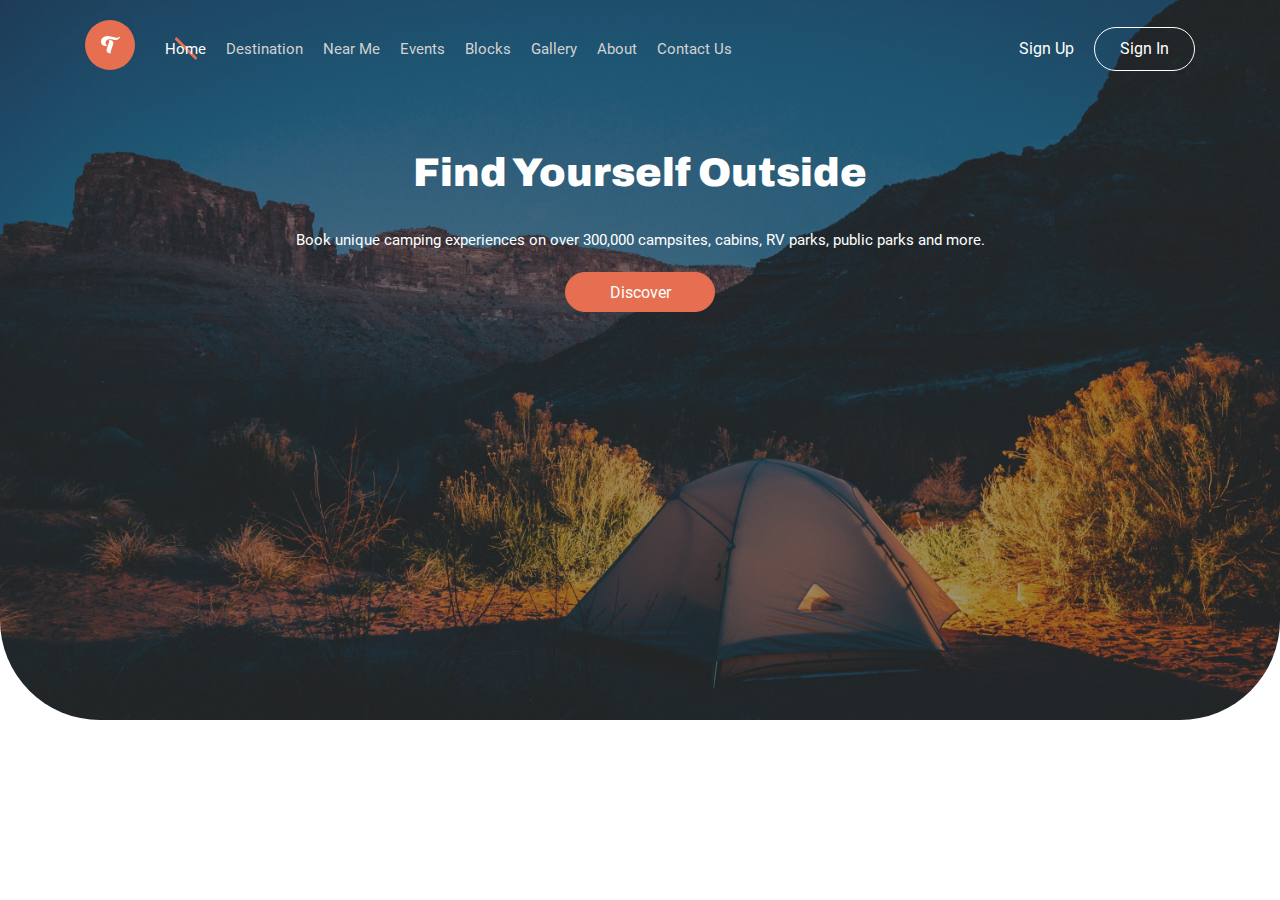
==== code/index.html @ f2dc80c5 "init" ====
<!DOCTYPE html>
<html lang="en">

<head>
    <meta charset="UTF-8">
    <meta name="viewport" content="width=device-width, initial-scale=1.0">
    <link rel="icon" type="image/png" href="/images/svgs/logo.svg">
    <!-- css links -->
    <link rel="stylesheet" href="./style/reset.css">
    <link rel="stylesheet" href="./style/font.css">
    <link rel="stylesheet" href="./style/grid.css">
    <link rel="stylesheet" href="./style/style.css">
    <link rel="stylesheet" href="./style/responsive.css">

    <title>Camping Web</title>
</head>

<body>
    <header class="header">
        <div class="container">
            <nav class="nav">
                <div class="nav-wrapper">
                    <a href="#" class="nav-logo">
                        <img src="/images/svgs/logo.svg" alt="logo" class="nav-logo__img">
                    </a>

                    <ul class="menu">
                        <li class="menu__item">
                            <a href="#" class="menu__link menu__link--active">Home</a>
                        </li>
                        <li class="menu__item">
                            <a href="#" class="menu__link">Destination</a>
                        </li>
                        <li class="menu__item">
                            <a href="#" class="menu__link">Near Me</a>
                        </li>
                        <li class="menu__item">
                            <a href="#" class="menu__link">Events</a>
                        </li>
                        <li class="menu__item">
                            <a href="#" class="menu__link">Blocks</a>
                        </li>
                        <li class="menu__item">
                            <a href="#" class="menu__link">Gallery</a>
                        </li>
                        <li class="menu__item">
                            <a href="#" class="menu__link">About</a>
                        </li>
                        <li class="menu__item">
                            <a href="#" class="menu__link">Contact Us</a>
                        </li>
                    </ul>
                </div>

                <div class="nav-menu">
                    <ul class="mobile-menu">
                        <li class="mobile-menu__item">
                            <a href="#" class="mobile-menu__link">Home</a>
                        </li>
                        <li class="mobile-menu__item">
                            <a href="#" class="mobile-menu__link">Destination</a>
                        </li>
                        <li class="mobile-menu__item">
                            <a href="#" class="mobile-menu__link">Near Me</a>
                        </li>
                        <li class="mobile-menu__item">
                            <a href="#" class="mobile-menu__link">Events</a>
                        </li>
                        <li class="mobile-menu__item">
                            <a href="#" class="mobile-menu__link">Blocks</a>
                        </li>
                        <li class="mobile-menu__item">
                            <a href="#" class="mobile-menu__link">Gallery</a>
                        </li>
                        <li class="mobile-menu__item">
                            <a href="#" class="mobile-menu__link">About</a>
                        </li>
                        <li class="mobile-menu__item">
                            <a href="#" class="mobile-menu__link">Contact Us</a>
                        </li>
                    </ul>
                    <div class="nav-menu__links">
                        <a href="#" class="nav-menu__link">Sign Up</a>
                        <a href="#" class="nav-menu__link">Sign In</a>
                    </div>
                </div>

                <div class="header__links">
                    <a href="#" class="header__link">Sign Up</a>
                    <a href="#" class="header__link header__link--border">Sign In</a>
                </div>

                <div class="nav-btn">
                    <span class="nav-btn__line"></span>
                </div>
            </nav>
            <div class="header-content">
                <h1 class="header-content__title">Find Yourself Outside</h1>
                <p class="header-content__caption">Book unique camping experiences on over 300,000 campsites, cabins, RV parks, public parks and more.</p>
                <a href="#" class="btn header-content__link">Discover</a>
            </div>
        </div>
    </header>

    <div class="overlay"></div>
    <script src="/code/js/app.js"></script>
</body>

</html>
---- code/style/font.css ----
@font-face {
    font-family: "Roboto";
    src: url(/fonts/Roboto/Roboto-Regular.ttf) format(truetype);
}
@font-face {
    font-family: "Roboto Medium";
    src: url(/fonts/Roboto/Roboto-Medium.ttf) format(truetype);
}
@font-face {
    font-family: "Archivo Black";
    src: url(/fonts/Archivo/Archivo-Black.ttf) format(truetype);
}
---- code/style/grid.css ----
.container {
    width: 100%;
    padding-right: 15px;
    padding-left: 15px;
    margin-right: auto;
    margin-left: auto;
}

@media (min-width: 576px) {
    .container {
        width: 540px;
    }
}

@media (min-width: 768px) {
    .container {
        width: 720px;
    }
}

@media (min-width: 992px) {
    .container {
        width: 960px;
    }
}

@media (min-width: 1200px) {
    .container {
        width: 1140px;
    }
}
@media (min-width: 1400px) {
    .container {
        width: 1370px;
    }
}
---- code/style/style.css ----
:root {
    --orange: #E76F51;
    --dark-gray: #3B3735;
}

/* reset */
html {
    box-sizing: border-box;
    font-size: 62.5%;
}

*,
*:after,
*:before {
    box-sizing: inherit;
}

body {
    font-size: 1.6rem;
    line-height: 1.6;
    font-family: "Roboto";
}

li {
    list-style-type: none;
}

a {
    text-decoration: none;
    color: white;
}

/* reset */



/* helper class & component */

.btn {
    display: block;
    width: 15rem;
    height: 4rem;
    border-radius: 10rem;
    color: #fff;
    background-color: var(--orange);
    margin: 0 auto;
    line-height: 4rem;
}

/* helper class & component */



/* app styles */



/* nav & header */
.header {
    background: linear-gradient(rgba(59, 55, 53, 0.5), rgba(59, 55, 53, 0.5)), url(/images/header-bg.jpg);
    background-position: center;
    background-size: cover;
    min-height: 80vh;
    border-bottom-left-radius: 10rem;
    border-bottom-right-radius: 10rem;
}

.nav {
    display: flex;
    justify-content: space-between;
    align-items: center;
    padding: 2rem 0;
}

.nav-wrapper {
    display: flex;
    align-items: center;
}

.nav-logo {
    margin-right: 3rem;
}

.nav-logo__img {
    width: 100%;
    height: 100%;
}

/* nav & header */

/* main menu */
.menu {
    display: none;
    font-size: 15px;
}


.menu__item {
    margin-right: 2rem;
}

.menu__link {
    color: #D2D2D2;

    &:hover {
        color: #fff;
    }
}

.menu__link--active {
    color: #fff;
    position: relative;
    z-index: 1;
}

.menu__link--active::after {
    content: '';
    position: absolute;
    width: 3rem;
    height: 0.3rem;
    background-color: var(--orange);
    border-radius: 10rem;
    inset: 7px 0 0 0;
    top: 7px;
    margin: 0 auto;
    transform: rotate(45deg);
    z-index: -1;
}

/* main menu */

/* mobile menu & nav menu */
.nav-menu {
    position: fixed;
    top: 0;
    left: -60rem;
    bottom: 0;
    width: 25rem;
    background-color: #525252;
    padding: 2rem 2.5rem;
    font-family: "Roboto";
    transition: all 0.25s ease-in-out;
    z-index: 20;
}

.nav-menu.nav-menu--open {
    left: 0rem;
}

.mobile-menu__item {
    margin-bottom: 1.5rem;
}

/* mobile menu & nav menu */

/* header links */
.header__links {
    display: none;
}

.header__link {
    margin-left: 2rem;
}

.header__link--border {
    border: 1px solid #fff;
    border-radius: 10rem;
    padding: 0.8rem 2.5rem;
    transition: all 0.15s ease-in;

    &:hover {
        background-color: #fff;
        color: var(--dark-gray);
    }
}

.nav-menu__links {
    display: flex;
}

.nav-menu__link {
    padding: 1rem 2rem;
    display: block;
    border: 1px solid #fff;
}

/* header links */

/* nav buttons */
.nav-btn {
    background-color: #fff;
    width: 5rem;
    height: 5rem;
    border-radius: 2rem;
    display: flex;
    justify-content: center;
    align-items: center;
    z-index: 20;
}

.nav-btn__line {
    display: block;
    width: 2.5rem;
    height: 0.3rem;
    border-radius: 1rem;
    background-color: var(--orange);
    transition: all 0.25s ease-in-out;
    position: relative;
}

.nav-btn__line::before,
.nav-btn__line::after {
    content: '';
    position: absolute;
    width: 2.5rem;
    height: 0.3rem;
    border-radius: 1rem;
    background-color: var(--orange);
    transition: all 0.25s ease-in-out;
}

.nav-btn__line::before {
    top: 0.8rem;
}

.nav-btn__line::after {
    top: -0.8rem;
}

.nav-btn--open .nav-btn__line {
    background-color: transparent;
}

.nav-btn--open .nav-btn__line::before {
    transform: translateY(-8px) rotate(45deg);
}

.nav-btn--open .nav-btn__line::after {
    transform: translateY(8px) rotate(-45deg);
}

/* nav buttons */

/* header content */
.header-content {
    color: #fff;
    text-align: center;
    margin-top: 5rem;
}

.header-content__title {
    font-family: "Archivo Black";
    font-size: 4rem;
    margin-bottom: 3rem;
    line-height: 5rem;
}

.header-content__caption {
    margin-bottom: 2rem;
    font-size: 1.5rem;
}

.header-content__link {
    transition: all 0.15s ease-in;
    border: 1px solid var(--orange);

    &:hover {
        background: transparent;
    }
}

/* header content */
.overlay {
    width: 100%;
    height: 100%;
    opacity: 0;
    position: absolute;
    inset: 0;
    backdrop-filter: blur(10px);
    z-index: 10;
    transition: all 0.25s ease-in;
}



/* app styles */
---- code/style/responsive.css ----
@media (min-width: 576px) {}

@media (min-width: 768px) {
    .menu {
        display: flex;
    }

    .nav-btn {
        display: none;
    }

}

@media (min-width: 992px) {
    .header__links {
        display: flex;
        align-items: center;
    }
}

@media (min-width: 1200px) {}

@media (min-width: 1400px) {}
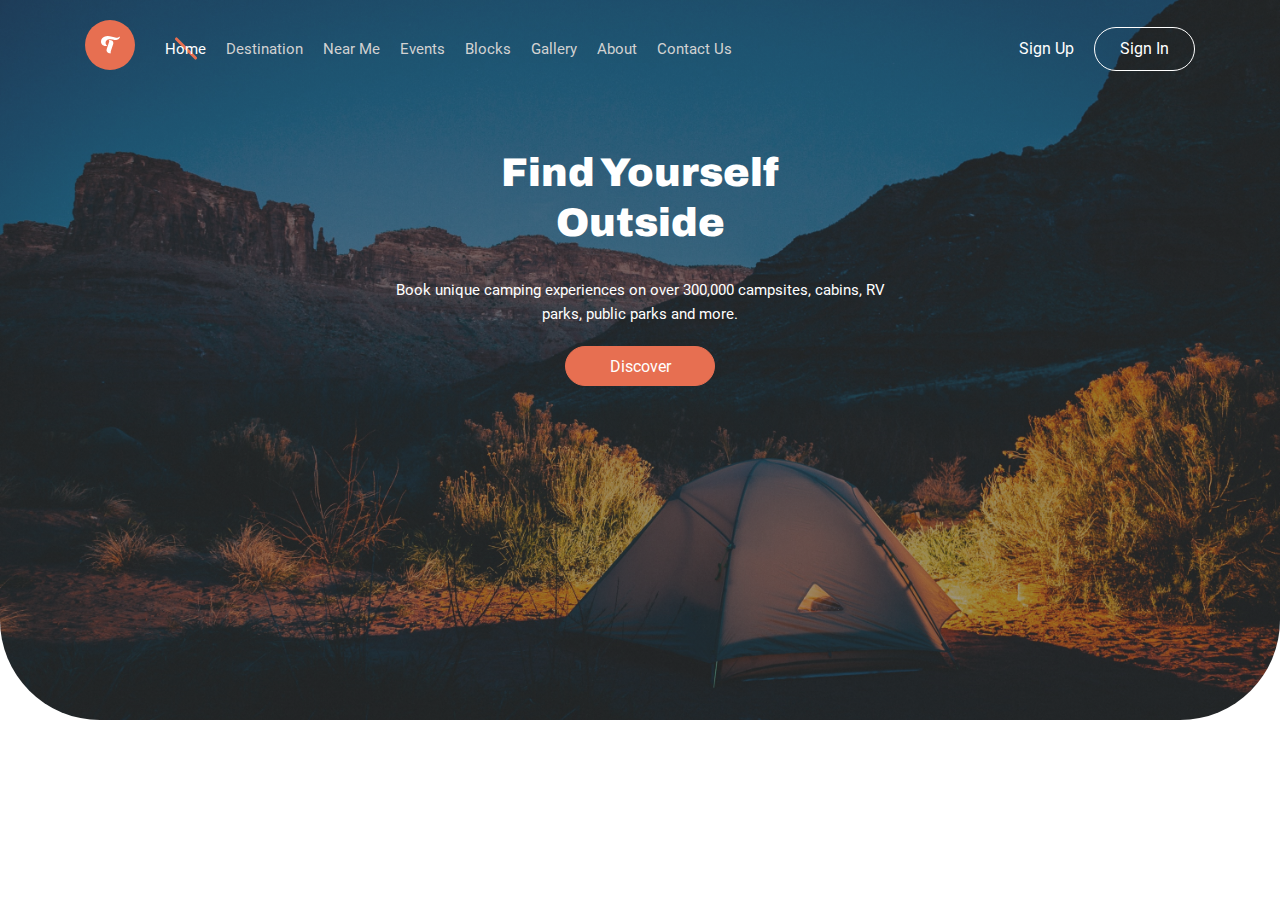
==== commit 53eedeff: "add some new styles and elemets to the header (header compelete)" ====
--- a/code/index.html
+++ b/code/index.html
@@ -53,6 +53,7 @@
                 </div>
 
                 <div class="nav-menu">
+                    <h2 class="nav-menu__title">Camping Website</h2>
                     <ul class="mobile-menu">
                         <li class="mobile-menu__item">
                             <a href="#" class="mobile-menu__link">Home</a>
@@ -95,7 +96,7 @@
                 </div>
             </nav>
             <div class="header-content">
-                <h1 class="header-content__title">Find Yourself Outside</h1>
+                <h1 class="header-content__title">Find Yourself <br> Outside</h1>
                 <p class="header-content__caption">Book unique camping experiences on over 300,000 campsites, cabins, RV parks, public parks and more.</p>
                 <a href="#" class="btn header-content__link">Discover</a>
             </div>
--- a/code/style/style.css
+++ b/code/style/style.css
@@ -111,20 +111,20 @@
     color: #fff;
     position: relative;
     z-index: 1;
-}
-
-.menu__link--active::after {
-    content: '';
-    position: absolute;
-    width: 3rem;
-    height: 0.3rem;
-    background-color: var(--orange);
-    border-radius: 10rem;
-    inset: 7px 0 0 0;
-    top: 7px;
-    margin: 0 auto;
-    transform: rotate(45deg);
-    z-index: -1;
+
+    &::after {
+        content: '';
+        position: absolute;
+        width: 3rem;
+        height: 0.3rem;
+        background-color: var(--orange);
+        border-radius: 10rem;
+        inset: 7px 0 0 0;
+        top: 7px;
+        margin: 0 auto;
+        transform: rotate(45deg);
+        z-index: -1;
+    }
 }
 
 /* main menu */
@@ -143,12 +143,45 @@
     z-index: 20;
 }
 
+.nav-menu__title {
+    font-family: "Archivo Black";
+    border-bottom: 2px solid #fff;
+    color: #fff;
+    padding-bottom: 1rem;
+    margin-bottom: 2rem;
+    font-size: 2rem;
+}
+
 .nav-menu.nav-menu--open {
     left: 0rem;
 }
 
 .mobile-menu__item {
     margin-bottom: 1.5rem;
+    position: relative;
+    transition: all 0.25s ease-in-out;
+
+    &:hover {
+        padding-left: 1.5rem;
+    }
+
+    &::before {
+        content: '';
+        width: 0rem;
+        height: 0.3rem;
+        background-color: var(--orange);
+        position: absolute;
+        border-radius: 10rem;
+        top: 0;
+        bottom: 0;
+        left: 0;
+        margin: auto;
+        transition: all 0.25s ease-in-out;
+    }
+
+    &:hover::before {
+        width: 1rem;
+    }
 }
 
 /* mobile menu & nav menu */
@@ -182,6 +215,12 @@
     padding: 1rem 2rem;
     display: block;
     border: 1px solid #fff;
+    transition: all 0.25s ease-in;
+
+    &:hover {
+        background-color: #fff;
+        color: var(--dark-gray);
+    }
 }
 
 /* header links */
@@ -206,17 +245,17 @@
     background-color: var(--orange);
     transition: all 0.25s ease-in-out;
     position: relative;
-}
-
-.nav-btn__line::before,
-.nav-btn__line::after {
-    content: '';
-    position: absolute;
-    width: 2.5rem;
-    height: 0.3rem;
-    border-radius: 1rem;
-    background-color: var(--orange);
-    transition: all 0.25s ease-in-out;
+
+    &::before,
+    &::after {
+        content: '';
+        position: absolute;
+        width: 2.5rem;
+        height: 0.3rem;
+        border-radius: 1rem;
+        background-color: var(--orange);
+        transition: all 0.25s ease-in-out;
+    }
 }
 
 .nav-btn__line::before {
@@ -256,8 +295,9 @@
 }
 
 .header-content__caption {
-    margin-bottom: 2rem;
     font-size: 1.5rem;
+    max-width: 34rem;
+    margin: 0 auto 2rem auto;
 }
 
 .header-content__link {
@@ -271,9 +311,9 @@
 
 /* header content */
 .overlay {
+    display: none;
     width: 100%;
     height: 100%;
-    opacity: 0;
     position: absolute;
     inset: 0;
     backdrop-filter: blur(10px);
@@ -281,6 +321,10 @@
     transition: all 0.25s ease-in;
 }
 
+.overlay.show {
+    display: block;
+}
+
 
 
 /* app styles */--- a/code/style/responsive.css
+++ b/code/style/responsive.css
@@ -5,8 +5,13 @@
         display: flex;
     }
 
-    .nav-btn {
+    .nav-btn,
+    .nav-menu {
         display: none;
+    }
+
+    .show {
+        display: none !important;
     }
 
 }
@@ -16,6 +21,10 @@
         display: flex;
         align-items: center;
     }
+
+    .header-content__caption {
+        max-width: 52rem;
+    }
 }
 
 @media (min-width: 1200px) {}
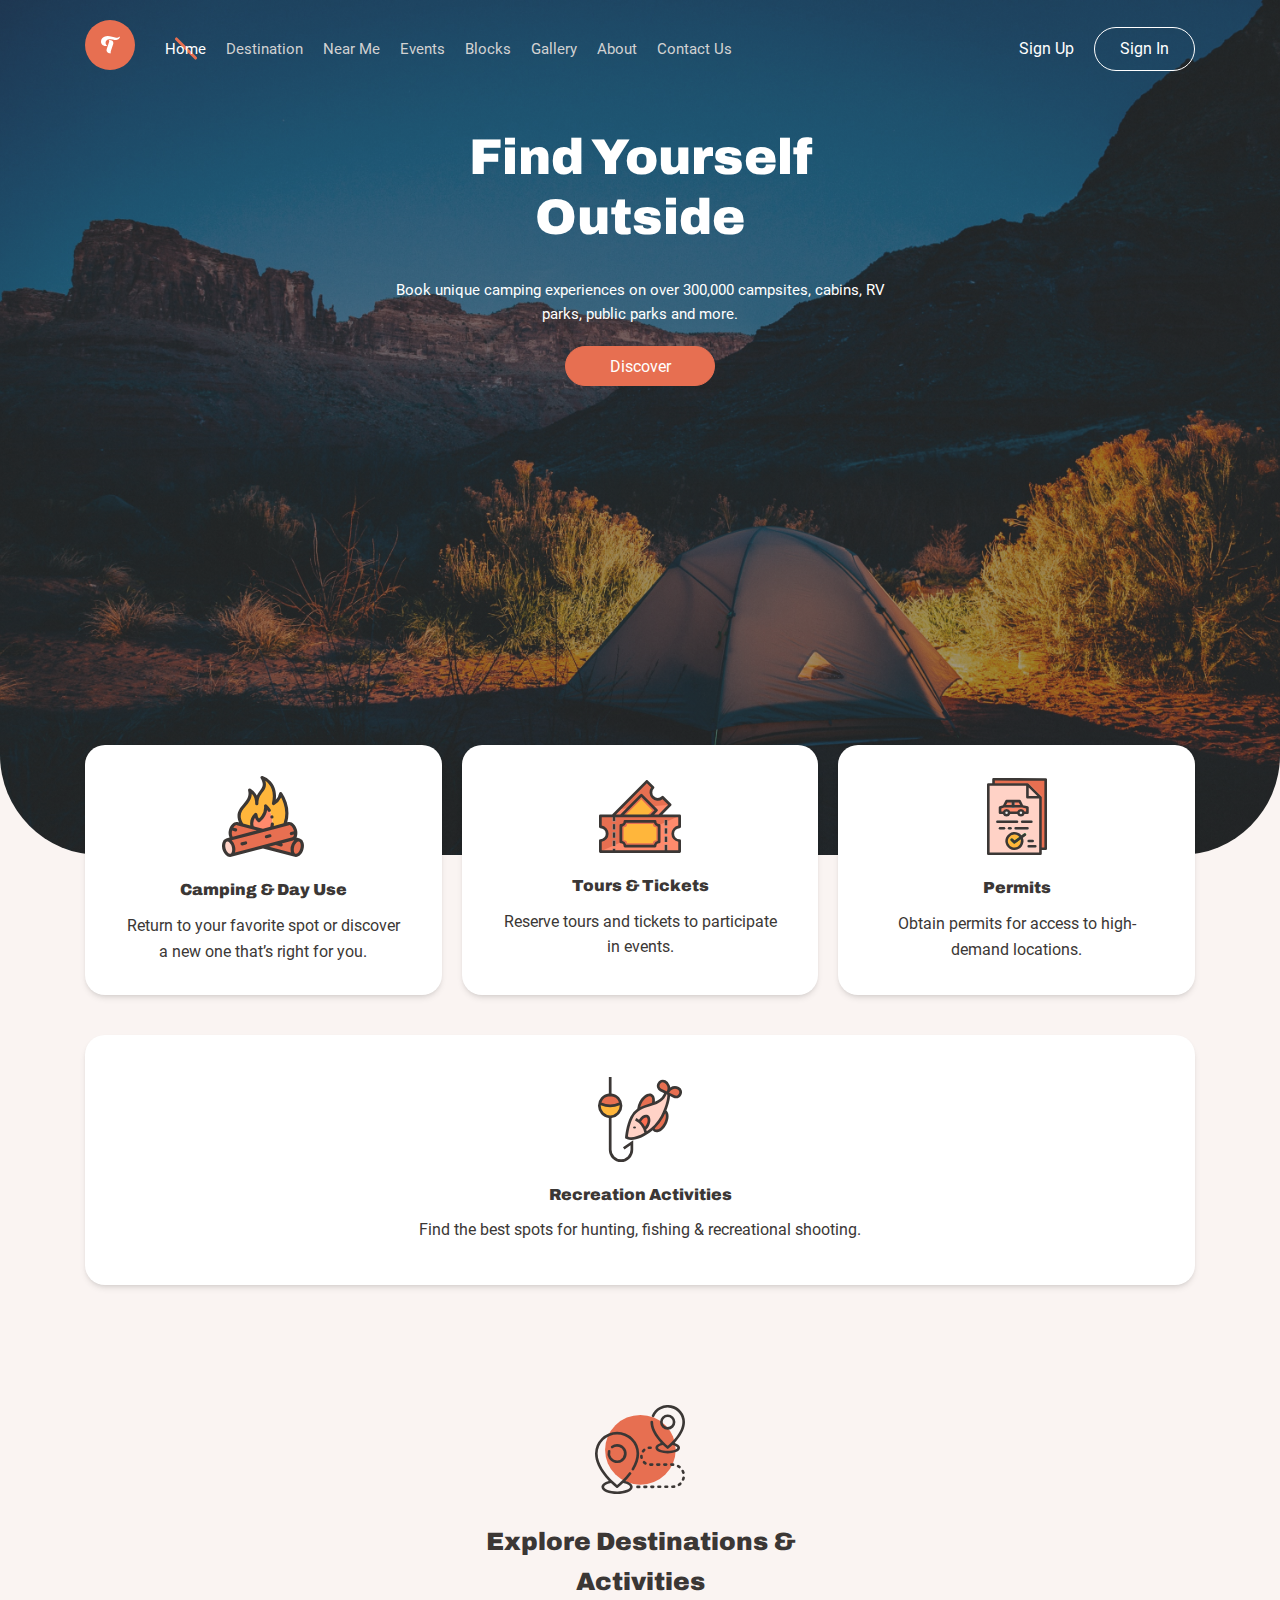
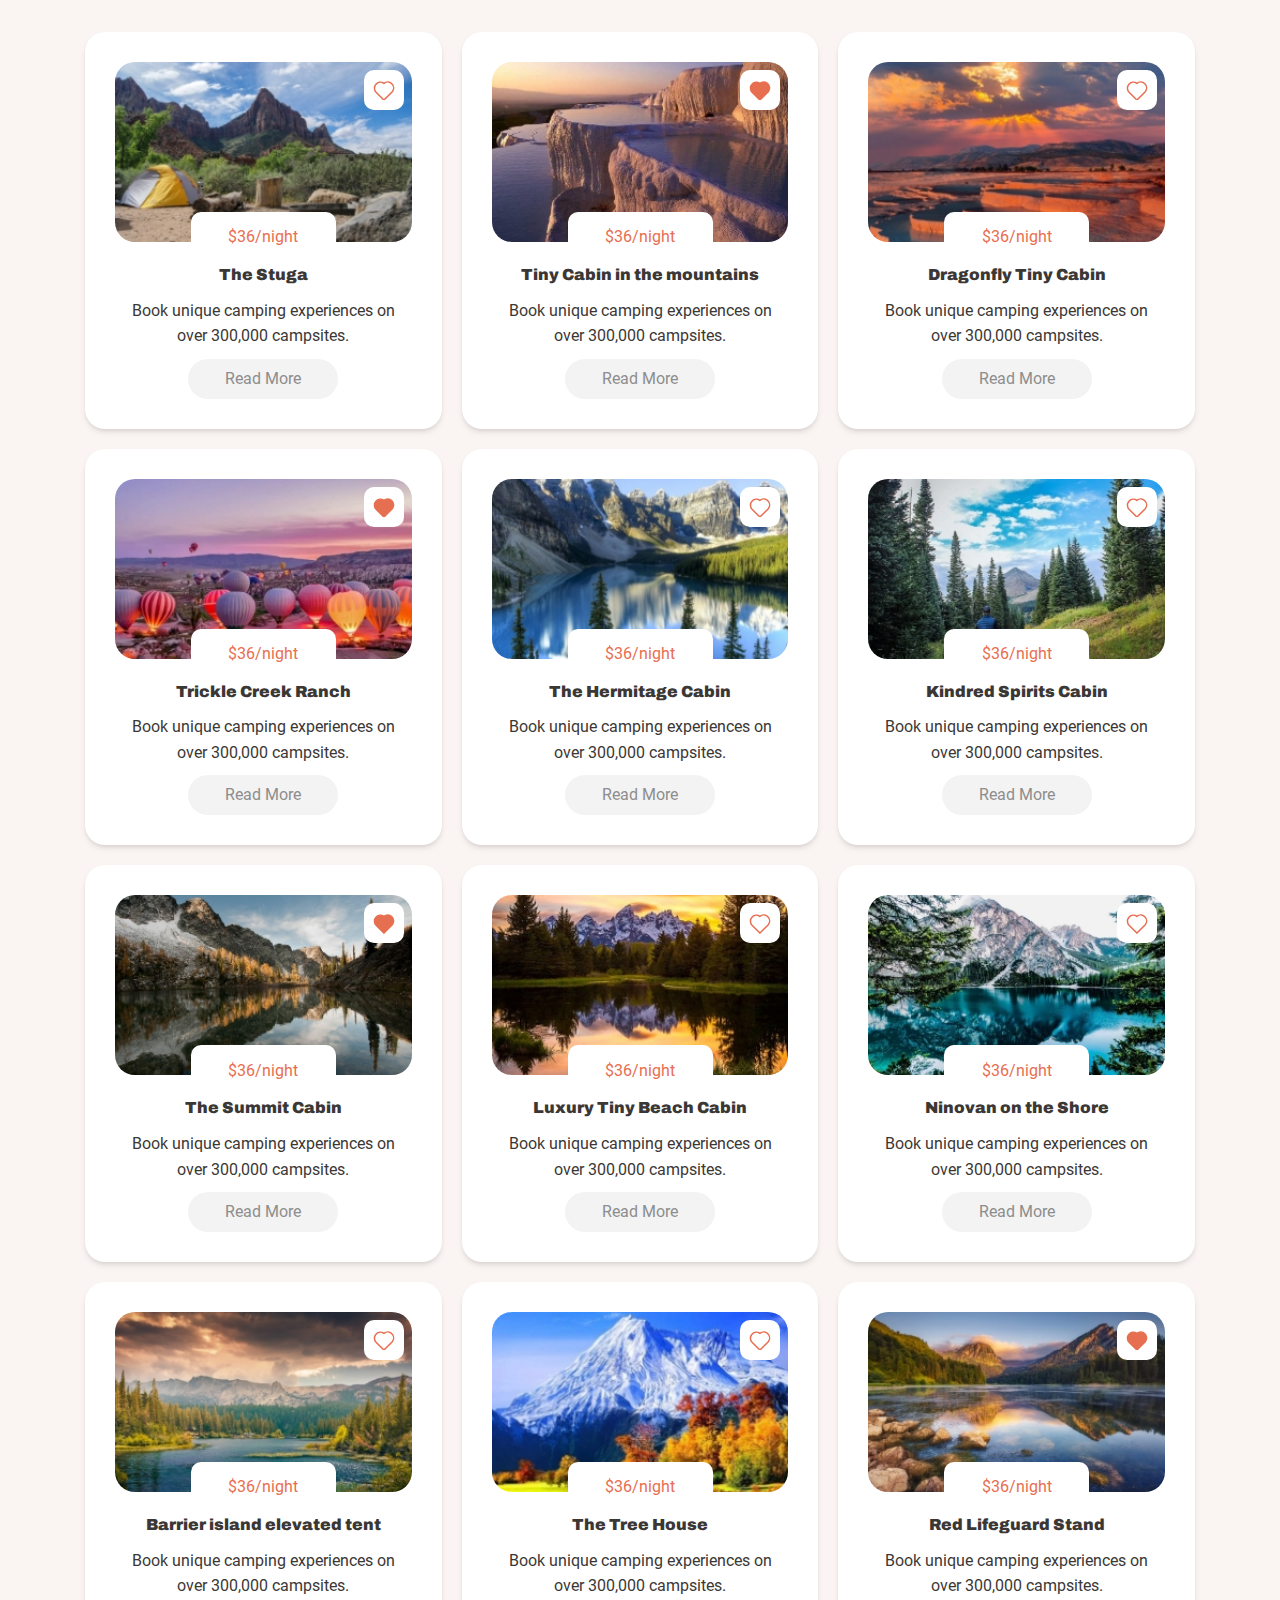
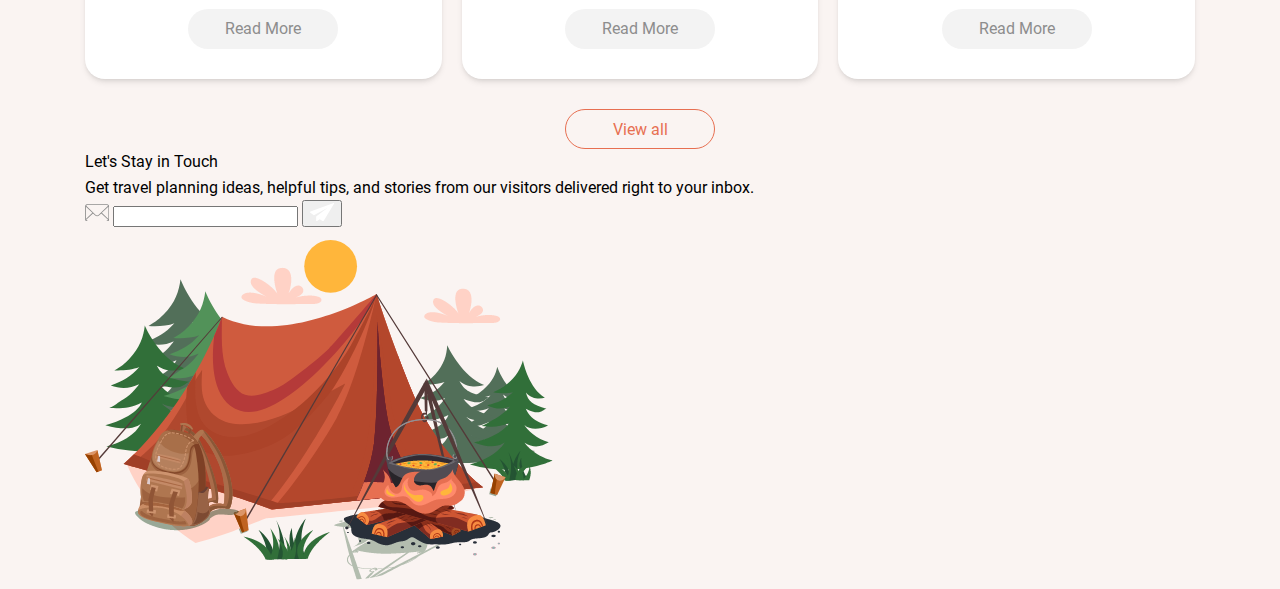
==== commit 31ae380c: "services and destinations compelete" ====
--- a/code/index.html
+++ b/code/index.html
@@ -97,12 +97,321 @@
             </nav>
             <div class="header-content">
                 <h1 class="header-content__title">Find Yourself <br> Outside</h1>
-                <p class="header-content__caption">Book unique camping experiences on over 300,000 campsites, cabins, RV parks, public parks and more.</p>
+                <p class="header-content__caption">Book unique camping experiences on over 300,000 campsites, cabins, RV
+                    parks, public parks and more.</p>
                 <a href="#" class="btn header-content__link">Discover</a>
             </div>
         </div>
     </header>
 
+    <main class="main">
+        <div class="container">
+            <section class="services">
+                <div class="service">
+                    <img src="/images/svgs/fire.svg" alt="fire" class="service__img">
+                    <h2 class="service__title">Camping & Day Use</h2>
+                    <p class="service__caption">Return to your favorite spot or discover a new one that’s right for you.
+                    </p>
+                </div>
+                <div class="service">
+                    <img src="/images/svgs/tickets.svg" alt="ticket" class="service__img">
+                    <h2 class="service__title">Tours & Tickets</h2>
+                    <p class="service__caption">Reserve tours and tickets to participate in events.</p>
+                </div>
+                <div class="service">
+                    <img src="/images/svgs/paper.svg" alt="paper" class="service__img">
+                    <h2 class="service__title">Permits</h2>
+                    <p class="service__caption">Obtain permits for access to high-demand locations.</p>
+                </div>
+                <div class="service">
+                    <img src="/images/svgs/fish.svg" alt="fire" class="service__img">
+                    <h2 class="service__title">Recreation Activities</h2>
+                    <p class="service__caption">Find the best spots for hunting, fishing & recreational shooting.</p>
+                </div>
+            </section>
+
+            <section class="destinations">
+                <img src="/images/svgs/destination.svg" alt="destinations" class="destinations__logo">
+                <h2 class="destinations__title">Explore Destinations & Activities</h2>
+
+                <div class="destinations__places">
+                    <div class="place">
+                        <div class="place__banner">
+                            <img src="/images/image1.jpg" alt="" class="place__img">
+                            <div class="place__like">
+                                <svg xmlns="http://www.w3.org/2000/svg" width="24.037" height="24.037"
+                                    viewBox="0 0 24.037 24.037">
+                                    <path id="Path_955" data-name="Path 955"
+                                        d="M15.822,8.979v.029H4V-2.1A5.915,5.915,0,0,1,9.912-7.841a5.913,5.913,0,0,1,5.849,5.049,5.912,5.912,0,0,1,.061,11.772Z"
+                                        transform="translate(2.716 20.496) rotate(-45)" fill="#fff" stroke-width="1.5"
+                                        stroke="#e76f51" />
+                                </svg>
+                            </div>
+                            <div class="place__price">
+                                <p class="place__price-text">$36/night</p>
+                            </div>
+                        </div>
+                        <h3 class="place__title">The Stuga</h3>
+                        <p class="place__caption">Book unique camping experiences on over 300,000 campsites.</p>
+                        <a href="#" class="btn place__link">Read More</a>
+                    </div>
+
+                    <div class="place">
+                        <div class="place__banner">
+                            <img src="/images/image2.jpg" alt="" class="place__img">
+                            <div class="place__like">
+                                <svg xmlns="http://www.w3.org/2000/svg" width="24.037" height="24.037"
+                                    viewBox="0 0 24.037 24.037">
+                                    <path class="place__like-icon--fill" id="Path_955" data-name="Path 955"
+                                        d="M15.822,8.979v.029H4V-2.1A5.915,5.915,0,0,1,9.912-7.841a5.913,5.913,0,0,1,5.849,5.049,5.912,5.912,0,0,1,.061,11.772Z"
+                                        transform="translate(2.716 20.496) rotate(-45)" fill="#fff" stroke-width="1.5"
+                                        stroke="#e76f51" />
+                                </svg>
+                            </div>
+                            <div class="place__price">
+                                <p class="place__price-text">$36/night</p>
+                            </div>
+                        </div>
+                        <h3 class="place__title">Tiny Cabin in the mountains</h3>
+                        <p class="place__caption">Book unique camping experiences on over 300,000 campsites.</p>
+                        <a href="#" class="btn place__link">Read More</a>
+                    </div>
+                    <div class="place">
+                        <div class="place__banner">
+                            <img src="/images/image3.jpg" alt="" class="place__img">
+                            <div class="place__like">
+                                <svg xmlns="http://www.w3.org/2000/svg" width="24.037" height="24.037"
+                                    viewBox="0 0 24.037 24.037">
+                                    <path id="Path_955" data-name="Path 955"
+                                        d="M15.822,8.979v.029H4V-2.1A5.915,5.915,0,0,1,9.912-7.841a5.913,5.913,0,0,1,5.849,5.049,5.912,5.912,0,0,1,.061,11.772Z"
+                                        transform="translate(2.716 20.496) rotate(-45)" fill="#fff" stroke-width="1.5"
+                                        stroke="#e76f51" />
+                                </svg>
+                            </div>
+                            <div class="place__price">
+                                <p class="place__price-text">$36/night</p>
+                            </div>
+                        </div>
+                        <h3 class="place__title">Dragonfly Tiny Cabin</h3>
+                        <p class="place__caption">Book unique camping experiences on over 300,000 campsites.</p>
+                        <a href="#" class="btn place__link">Read More</a>
+                    </div>
+                    <div class="place">
+                        <div class="place__banner">
+                            <img src="/images/image4.jpg" alt="" class="place__img">
+                            <div class="place__like">
+                                <svg xmlns="http://www.w3.org/2000/svg" width="24.037" height="24.037"
+                                    viewBox="0 0 24.037 24.037">
+                                    <path class="place__like-icon--fill" id="Path_955" data-name="Path 955"
+                                        d="M15.822,8.979v.029H4V-2.1A5.915,5.915,0,0,1,9.912-7.841a5.913,5.913,0,0,1,5.849,5.049,5.912,5.912,0,0,1,.061,11.772Z"
+                                        transform="translate(2.716 20.496) rotate(-45)" fill="#fff" stroke-width="1.5"
+                                        stroke="#e76f51" />
+                                </svg>
+                            </div>
+                            <div class="place__price">
+                                <p class="place__price-text">$36/night</p>
+                            </div>
+                        </div>
+                        <h3 class="place__title">Trickle Creek Ranch</h3>
+                        <p class="place__caption">Book unique camping experiences on over 300,000 campsites.</p>
+                        <a href="#" class="btn place__link">Read More</a>
+                    </div>
+                    <div class="place">
+                        <div class="place__banner">
+                            <img src="/images/image5.jpg" alt="" class="place__img">
+                            <div class="place__like">
+                                <svg xmlns="http://www.w3.org/2000/svg" width="24.037" height="24.037"
+                                    viewBox="0 0 24.037 24.037">
+                                    <path id="Path_955" data-name="Path 955"
+                                        d="M15.822,8.979v.029H4V-2.1A5.915,5.915,0,0,1,9.912-7.841a5.913,5.913,0,0,1,5.849,5.049,5.912,5.912,0,0,1,.061,11.772Z"
+                                        transform="translate(2.716 20.496) rotate(-45)" fill="#fff" stroke-width="1.5"
+                                        stroke="#e76f51" />
+                                </svg>
+                            </div>
+                            <div class="place__price">
+                                <p class="place__price-text">$36/night</p>
+                            </div>
+                        </div>
+                        <h3 class="place__title">The Hermitage Cabin</h3>
+                        <p class="place__caption">Book unique camping experiences on over 300,000 campsites.</p>
+                        <a href="#" class="btn place__link">Read More</a>
+                    </div>
+                    <div class="place">
+                        <div class="place__banner">
+                            <img src="/images/image6.jpg" alt="" class="place__img">
+                            <div class="place__like">
+                                <svg xmlns="http://www.w3.org/2000/svg" width="24.037" height="24.037"
+                                    viewBox="0 0 24.037 24.037">
+                                    <path id="Path_955" data-name="Path 955"
+                                        d="M15.822,8.979v.029H4V-2.1A5.915,5.915,0,0,1,9.912-7.841a5.913,5.913,0,0,1,5.849,5.049,5.912,5.912,0,0,1,.061,11.772Z"
+                                        transform="translate(2.716 20.496) rotate(-45)" fill="#fff" stroke-width="1.5"
+                                        stroke="#e76f51" />
+                                </svg>
+                            </div>
+                            <div class="place__price">
+                                <p class="place__price-text">$36/night</p>
+                            </div>
+                        </div>
+                        <h3 class="place__title">Kindred Spirits Cabin</h3>
+                        <p class="place__caption">Book unique camping experiences on over 300,000 campsites.</p>
+                        <a href="#" class="btn place__link">Read More</a>
+                    </div>
+                    <div class="place">
+                        <div class="place__banner">
+                            <img src="/images/image7.jpg" alt="" class="place__img">
+                            <div class="place__like">
+                                <svg xmlns="http://www.w3.org/2000/svg" width="24.037" height="24.037"
+                                    viewBox="0 0 24.037 24.037">
+                                    <path class="place__like-icon--fill" id="Path_955" data-name="Path 955"
+                                        d="M15.822,8.979v.029H4V-2.1A5.915,5.915,0,0,1,9.912-7.841a5.913,5.913,0,0,1,5.849,5.049,5.912,5.912,0,0,1,.061,11.772Z"
+                                        transform="translate(2.716 20.496) rotate(-45)" fill="#fff" stroke-width="1.5"
+                                        stroke="#e76f51" />
+                                </svg>
+                            </div>
+                            <div class="place__price">
+                                <p class="place__price-text">$36/night</p>
+                            </div>
+                        </div>
+                        <h3 class="place__title">The Summit Cabin</h3>
+                        <p class="place__caption">Book unique camping experiences on over 300,000 campsites.</p>
+                        <a href="#" class="btn place__link">Read More</a>
+                    </div>
+                    <div class="place">
+                        <div class="place__banner">
+                            <img src="/images/image8.jpg" alt="" class="place__img">
+                            <div class="place__like">
+                                <svg xmlns="http://www.w3.org/2000/svg" width="24.037" height="24.037"
+                                    viewBox="0 0 24.037 24.037">
+                                    <path id="Path_955" data-name="Path 955"
+                                        d="M15.822,8.979v.029H4V-2.1A5.915,5.915,0,0,1,9.912-7.841a5.913,5.913,0,0,1,5.849,5.049,5.912,5.912,0,0,1,.061,11.772Z"
+                                        transform="translate(2.716 20.496) rotate(-45)" fill="#fff" stroke-width="1.5"
+                                        stroke="#e76f51" />
+                                </svg>
+                            </div>
+                            <div class="place__price">
+                                <p class="place__price-text">$36/night</p>
+                            </div>
+                        </div>
+                        <h3 class="place__title">Luxury Tiny Beach Cabin</h3>
+                        <p class="place__caption">Book unique camping experiences on over 300,000 campsites.</p>
+                        <a href="#" class="btn place__link">Read More</a>
+                    </div>
+                    <div class="place">
+                        <div class="place__banner">
+                            <img src="/images/image9.jpg" alt="" class="place__img">
+                            <div class="place__like">
+                                <svg xmlns="http://www.w3.org/2000/svg" width="24.037" height="24.037"
+                                    viewBox="0 0 24.037 24.037">
+                                    <path id="Path_955" data-name="Path 955"
+                                        d="M15.822,8.979v.029H4V-2.1A5.915,5.915,0,0,1,9.912-7.841a5.913,5.913,0,0,1,5.849,5.049,5.912,5.912,0,0,1,.061,11.772Z"
+                                        transform="translate(2.716 20.496) rotate(-45)" fill="#fff" stroke-width="1.5"
+                                        stroke="#e76f51" />
+                                </svg>
+                            </div>
+                            <div class="place__price">
+                                <p class="place__price-text">$36/night</p>
+                            </div>
+                        </div>
+                        <h3 class="place__title">Ninovan on the Shore</h3>
+                        <p class="place__caption">Book unique camping experiences on over 300,000 campsites.</p>
+                        <a href="#" class="btn place__link">Read More</a>
+                    </div>
+                    <div class="place">
+                        <div class="place__banner">
+                            <img src="/images/image10.jpg" alt="" class="place__img">
+                            <div class="place__like">
+                                <svg xmlns="http://www.w3.org/2000/svg" width="24.037" height="24.037"
+                                    viewBox="0 0 24.037 24.037">
+                                    <path id="Path_955" data-name="Path 955"
+                                        d="M15.822,8.979v.029H4V-2.1A5.915,5.915,0,0,1,9.912-7.841a5.913,5.913,0,0,1,5.849,5.049,5.912,5.912,0,0,1,.061,11.772Z"
+                                        transform="translate(2.716 20.496) rotate(-45)" fill="#fff" stroke-width="1.5"
+                                        stroke="#e76f51" />
+                                </svg>
+                            </div>
+                            <div class="place__price">
+                                <p class="place__price-text">$36/night</p>
+                            </div>
+                        </div>
+                        <h3 class="place__title">Barrier island elevated tent</h3>
+                        <p class="place__caption">Book unique camping experiences on over 300,000 campsites.</p>
+                        <a href="#" class="btn place__link">Read More</a>
+                    </div>
+                    <div class="place">
+                        <div class="place__banner">
+                            <img src="/images/image11.jpg" alt="" class="place__img">
+                            <div class="place__like">
+                                <svg xmlns="http://www.w3.org/2000/svg" width="24.037" height="24.037"
+                                    viewBox="0 0 24.037 24.037">
+                                    <path id="Path_955" data-name="Path 955"
+                                        d="M15.822,8.979v.029H4V-2.1A5.915,5.915,0,0,1,9.912-7.841a5.913,5.913,0,0,1,5.849,5.049,5.912,5.912,0,0,1,.061,11.772Z"
+                                        transform="translate(2.716 20.496) rotate(-45)" fill="#fff" stroke-width="1.5"
+                                        stroke="#e76f51" />
+                                </svg>
+                            </div>
+                            <div class="place__price">
+                                <p class="place__price-text">$36/night</p>
+                            </div>
+                        </div>
+                        <h3 class="place__title">The Tree House</h3>
+                        <p class="place__caption">Book unique camping experiences on over 300,000 campsites.</p>
+                        <a href="#" class="btn place__link">Read More</a>
+                    </div>
+                    <div class="place">
+                        <div class="place__banner">
+                            <img src="/images/image12.jpg" alt="" class="place__img">
+                            <div class="place__like">
+                                <svg xmlns="http://www.w3.org/2000/svg" width="24.037" height="24.037"
+                                    viewBox="0 0 24.037 24.037">
+                                    <path class="place__like-icon--fill" id="Path_955" data-name="Path 955"
+                                        d="M15.822,8.979v.029H4V-2.1A5.915,5.915,0,0,1,9.912-7.841a5.913,5.913,0,0,1,5.849,5.049,5.912,5.912,0,0,1,.061,11.772Z"
+                                        transform="translate(2.716 20.496) rotate(-45)" fill="#fff" stroke-width="1.5"
+                                        stroke="#e76f51" />
+                                </svg>
+                            </div>
+                            <div class="place__price">
+                                <p class="place__price-text">$36/night</p>
+                            </div>
+                        </div>
+                        <h3 class="place__title">Red Lifeguard Stand</h3>
+                        <p class="place__caption">Book unique camping experiences on over 300,000 campsites.</p>
+                        <a href="#" class="btn place__link">Read More</a>
+                    </div>
+                </div>
+                <a href="#" class="btn destinations__btn">View all</a>
+            </section>
+
+            <section class="newsletter">
+                <div class="newsletter__content">
+                    <h2 class="newsletter__title">Let's Stay in Touch</h2>
+                    <p class="newsletter_caption">Get travel planning ideas, helpful tips, and stories from our visitors
+                        delivered right to your inbox.</p>
+                    <div class="email-box">
+                        <form action="">
+                            <svg class="email-box__email-icon" xmlns="http://www.w3.org/2000/svg" width="24.242"
+                                height="17.746" viewBox="0 0 24.242 17.746">
+                                <path id="Path_908" data-name="Path 908"
+                                    d="M26.215,17.058H8.027A3.03,3.03,0,0,0,5,20.085V31.777A3.031,3.031,0,0,0,8.027,34.8H26.215a3.031,3.031,0,0,0,3.027-3.027V20.085A3.03,3.03,0,0,0,26.215,17.058Zm-18.188.857H26.215a2.168,2.168,0,0,1,1.829,1.007l-9.328,8.81a2.354,2.354,0,0,1-3.189,0L6.2,18.923A2.169,2.169,0,0,1,8.027,17.915ZM5.878,32.062a2.207,2.207,0,0,1-.021-.285V20.085a2.163,2.163,0,0,1,.021-.285l6.491,6.131Zm20.337,1.885H8.027A2.168,2.168,0,0,1,6.2,32.94l6.8-6.419,1.944,1.835a3.22,3.22,0,0,0,4.366,0l1.943-1.835,6.8,6.418A2.167,2.167,0,0,1,26.215,33.947Zm2.169-13.862V31.777a2.2,2.2,0,0,1-.021.285l-6.491-6.131L28.364,19.8A2.251,2.251,0,0,1,28.384,20.085Z"
+                                    transform="translate(-5 -17.058)" fill="#8d8d8d" />
+                            </svg>
+                            <input type="email" class="email-box__input">
+                            <button class="email_box__submit">
+                                <svg xmlns="http://www.w3.org/2000/svg" width="24.162" height="18.23"
+                                    viewBox="0 0 24.162 18.23">
+                                    <path id="Path_909" data-name="Path 909"
+                                        d="M9.778,15.82,6.954,17.7a.55.55,0,0,1-.816-.439V13.121l11.546-8.66L3.88,11.8.3,9.356A.748.748,0,0,1,.491,8.039L23.709-.37c.314-.126.565.251.377.565L13.606,17.514a.773.773,0,0,1-1.067.188Z"
+                                        transform="translate(0.012 0.395)" fill="#fff" fill-rule="evenodd" />
+                                </svg>
+                            </button>
+                        </form>
+                    </div>
+                </div>
+                <div class="newsletter__banner">
+                    <img class="newsletter__banner-img" src="/images/tent.png" alt="tent">
+                </div>
+            </section>
+        </div>
+    </main>
+
     <div class="overlay"></div>
     <script src="/code/js/app.js"></script>
 </body>
--- a/code/style/style.css
+++ b/code/style/style.css
@@ -1,6 +1,7 @@
 :root {
     --orange: #E76F51;
     --dark-gray: #3B3735;
+    --app-color: #FAF4F2;
 }
 
 /* reset */
@@ -19,6 +20,7 @@
     font-size: 1.6rem;
     line-height: 1.6;
     font-family: "Roboto";
+    background-color: var(--app-color);
 }
 
 li {
@@ -60,7 +62,7 @@
     background: linear-gradient(rgba(59, 55, 53, 0.5), rgba(59, 55, 53, 0.5)), url(/images/header-bg.jpg);
     background-position: center;
     background-size: cover;
-    min-height: 80vh;
+    min-height: 90vh;
     border-bottom-left-radius: 10rem;
     border-bottom-right-radius: 10rem;
 }
@@ -283,8 +285,8 @@
 /* header content */
 .header-content {
     color: #fff;
+    margin-top: 3rem;
     text-align: center;
-    margin-top: 5rem;
 }
 
 .header-content__title {
@@ -310,11 +312,165 @@
 }
 
 /* header content */
+
+/* services */
+.services {
+    margin-top: -11rem;
+    display: flex;
+    flex-wrap: wrap;
+    gap: 1rem;
+}
+
+.service {
+    background-color: #fff;
+    display: flex;
+    flex-direction: column;
+    justify-content: center;
+    align-items: center;
+    height: 25rem;
+    width: 100%;
+    text-align: center;
+    border-radius: 2rem;
+    margin-bottom: 2rem;
+    padding: 4rem;
+    flex-grow: 1;
+    box-shadow: 0 4px 6px -1px rgb(0 0 0 / 0.1), 0 2px 4px -2px rgb(0 0 0 / 0.1);
+}
+
+.service__title {
+    font-family: "Archivo Black";
+    color: var(--dark-gray);
+    margin: 2rem 0 1rem 0;
+}
+
+.service__caption {
+    color: var(--dark-gray);
+}
+
+/* services */
+
+/* destinations */
+.destinations {
+    text-align: center;
+    margin-top: 10rem;
+}
+
+.destinations__logo {
+    margin-bottom: 2rem;
+}
+
+.destinations__title {
+    font-size: 2.5rem;
+    font-family: "Archivo Black";
+    max-width: 31rem;
+    color: var(--dark-gray);
+    margin: 0 auto;
+    margin-bottom: 3rem;
+}
+
+.destinations__places {
+    display: flex;
+    flex-wrap: wrap;
+    gap: 2rem;
+}
+
+.place {
+    background-color: #fff;
+    padding: 3rem;
+    border-radius: 2rem;
+    flex-grow: 1;
+    width: 30rem;
+    box-shadow: 0 4px 6px -1px rgb(0 0 0 / 0.1), 0 2px 4px -2px rgb(0 0 0 / 0.1);
+}
+
+.place__banner {
+    position: relative;
+    height: 18rem;
+}
+
+.place__img {
+    border-radius: 2rem;
+    width: 100%;
+    height: 100%;
+    object-fit: cover;
+}
+
+.place__like {
+    position: absolute;
+    top: 8px;
+    right: 8px;
+    background-color: #fff;
+    border-radius: 1rem;
+    width: 4rem;
+    height: 4rem;
+    cursor: pointer;
+
+    & svg {
+        margin-top: 0.6rem;
+    }
+}
+
+.place__like-icon--fill {
+    fill: var(--orange);
+}
+
+.place__price {
+    color: var(--orange);
+    position: absolute;
+    width: 14.5rem;
+    height: 5rem;
+    border-radius: 1rem;
+    top: 15rem;
+    background: #fff;
+    left: 0;
+    right: 0;
+    margin: 0 auto;
+    display: flex;
+    justify-content: center;
+    align-items: center;
+}
+
+.place__title {
+    margin-top: 2rem;
+    margin-bottom: 1rem;
+    font-family: "Archivo Black";
+    color: var(--dark-gray);
+}
+
+.place__caption {
+    color: var(--dark-gray);
+    margin-bottom: 1rem;
+}
+
+.place__link {
+    background-color: rgba(141, 141, 141, 0.1);
+    color: #8d8d8d;
+}
+
+
+.btn.destinations__btn {
+    background-color: transparent;
+    transition: all 0.15s ease-in;
+    color: var(--orange);
+    border: 1px solid var(--orange);
+    margin-top: 3rem;
+
+    &:hover {
+        background-color: var(--orange);
+        color: #fff;
+    }
+}
+
+/* destinations */
+
+
+
+
 .overlay {
     display: none;
     width: 100%;
     height: 100%;
-    position: absolute;
+    position: fixed;
     inset: 0;
     backdrop-filter: blur(10px);
     z-index: 10;
--- a/code/style/responsive.css
+++ b/code/style/responsive.css
@@ -1,3 +1,9 @@
+@media (min-width: 450px) {
+    .service {
+        width: 30rem;
+    }
+}
+
 @media (min-width: 576px) {}
 
 @media (min-width: 768px) {
@@ -25,8 +31,45 @@
     .header-content__caption {
         max-width: 52rem;
     }
+
+    .header-content__title {
+        font-size: 5rem;
+        line-height: 6rem;
+    }
+
 }
 
-@media (min-width: 1200px) {}
+@media (min-width: 1200px) {
+    .header {
+        min-height: 95vh;
+    }
 
-@media (min-width: 1400px) {}+    .services {
+        gap: 2rem;
+    }
+}
+
+@media (min-width: 1400px) {
+    .header-content {
+        margin-top: 20rem;
+    }
+
+    .header-content__title {
+        font-size: 8rem;
+        line-height: 10rem;
+    }
+
+    .header-content__caption {
+        font-size: 2.5rem;
+    }
+
+    .destinations__title {
+        font-size: 3rem;
+    }
+
+    .btn.destinations__btn {
+        width: 19rem;
+        height: 5rem;
+        line-height: 5rem;
+    }
+}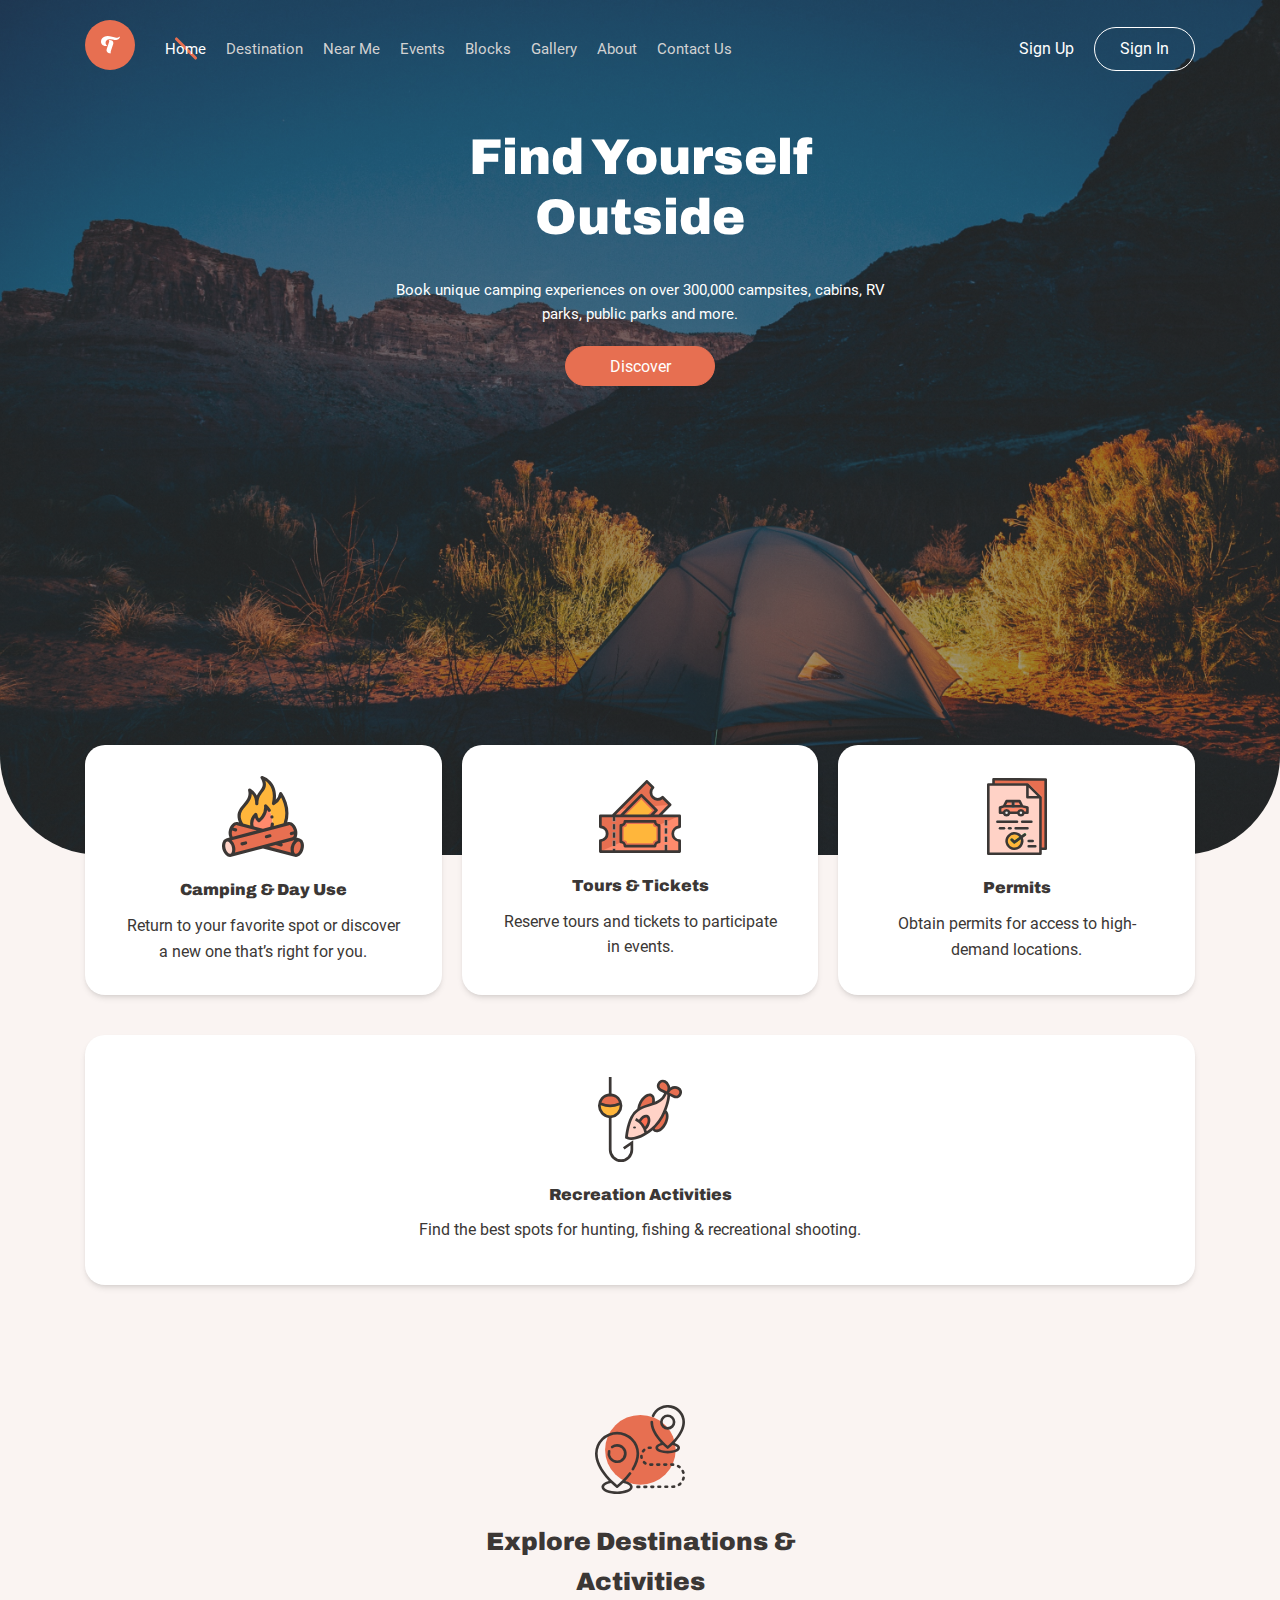
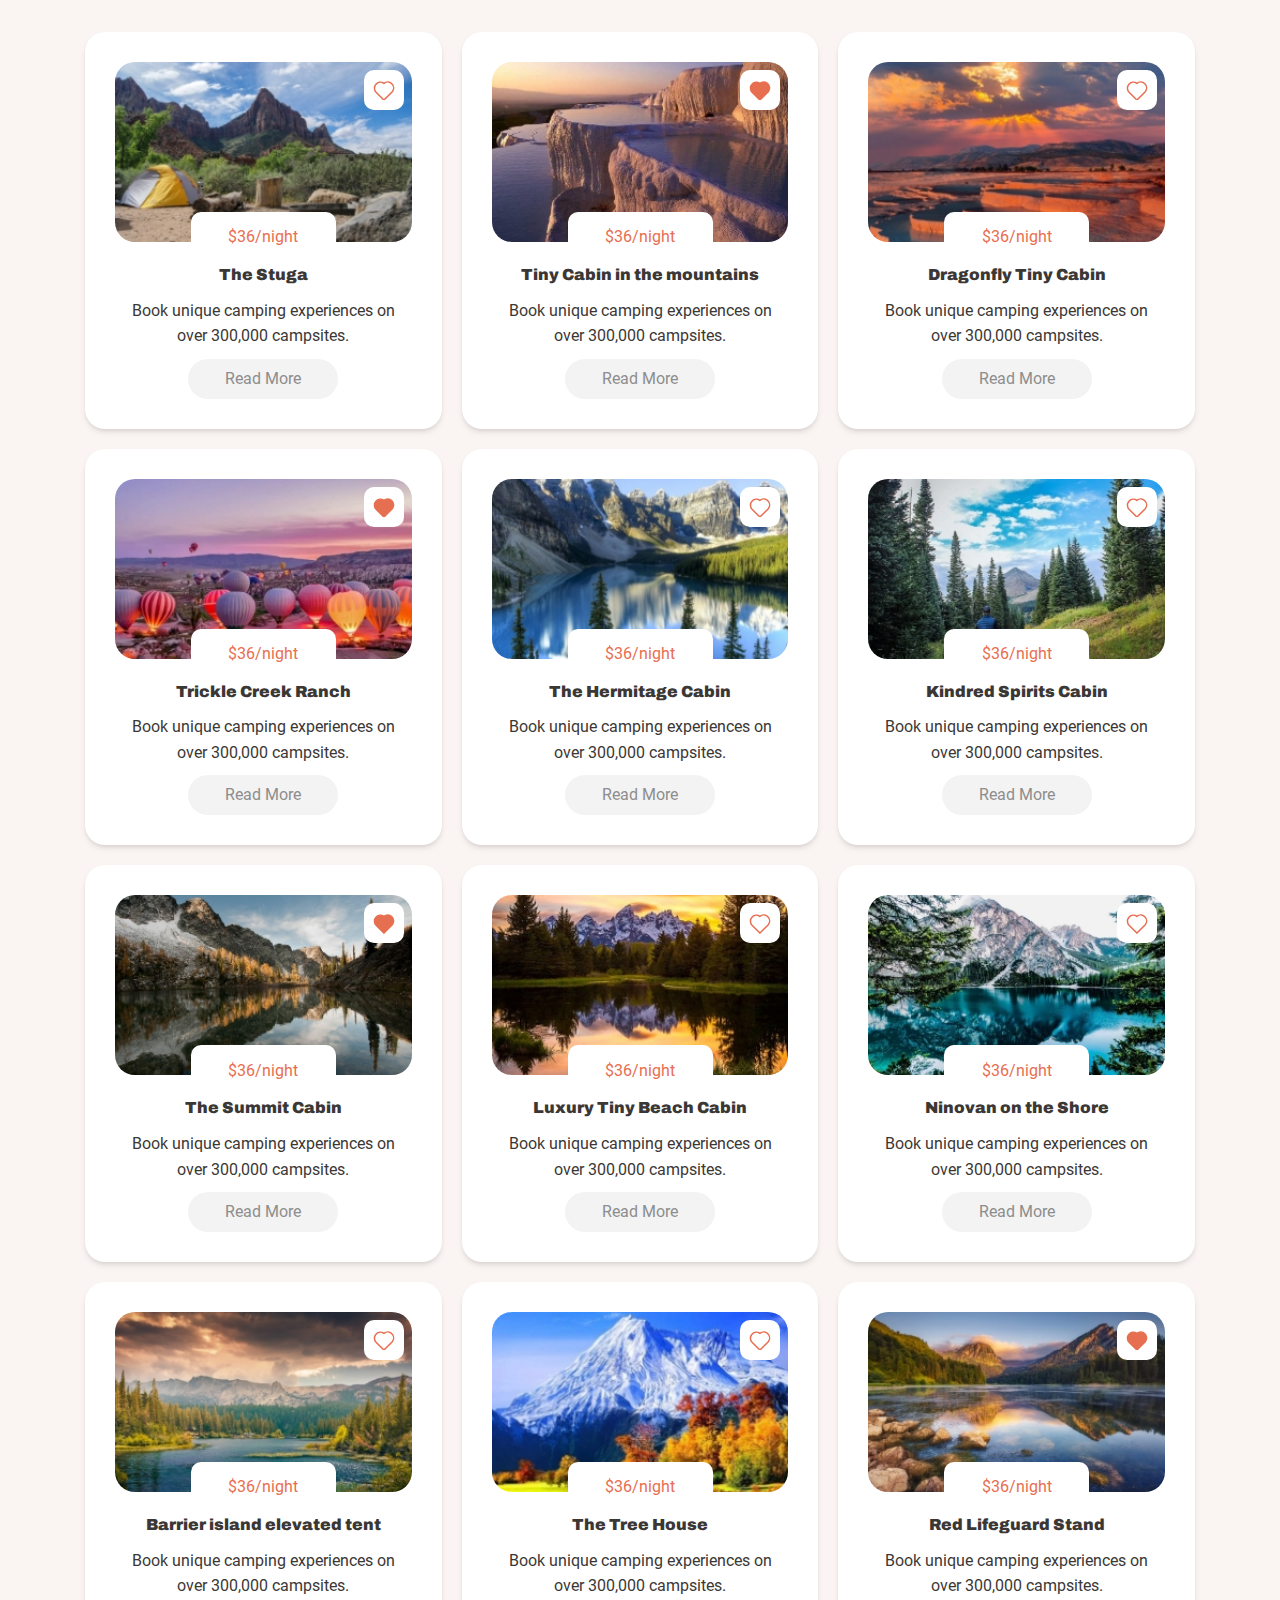
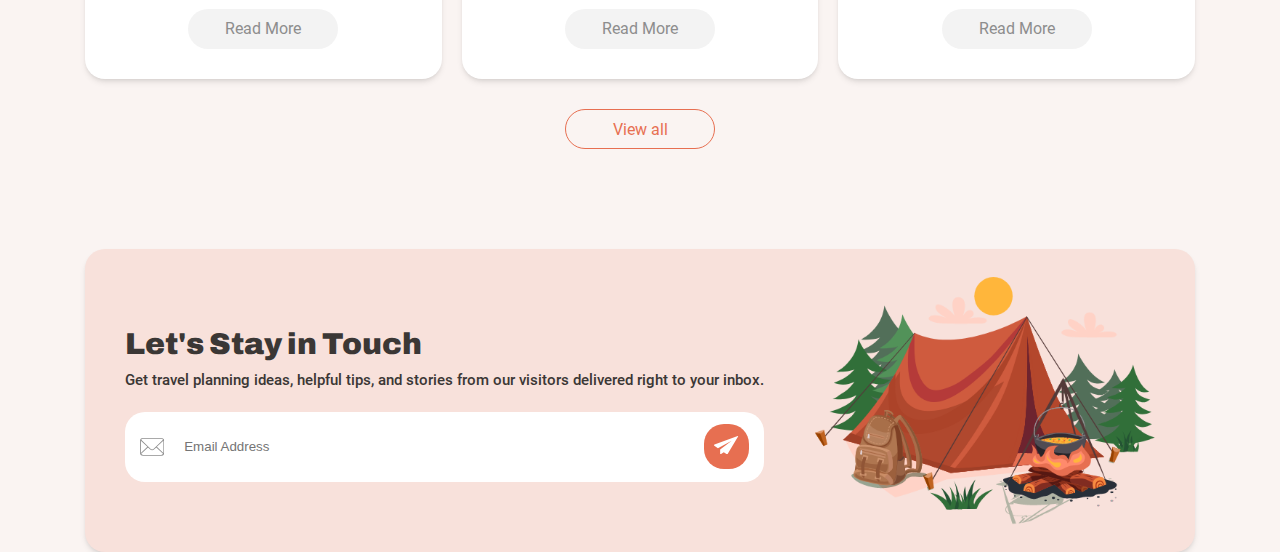
==== commit bede6c00: "newsletter compelete" ====
--- a/code/index.html
+++ b/code/index.html
@@ -386,14 +386,14 @@
                     <p class="newsletter_caption">Get travel planning ideas, helpful tips, and stories from our visitors
                         delivered right to your inbox.</p>
                     <div class="email-box">
-                        <form action="">
+                        <form class="newsletter__form" action="">
                             <svg class="email-box__email-icon" xmlns="http://www.w3.org/2000/svg" width="24.242"
                                 height="17.746" viewBox="0 0 24.242 17.746">
                                 <path id="Path_908" data-name="Path 908"
                                     d="M26.215,17.058H8.027A3.03,3.03,0,0,0,5,20.085V31.777A3.031,3.031,0,0,0,8.027,34.8H26.215a3.031,3.031,0,0,0,3.027-3.027V20.085A3.03,3.03,0,0,0,26.215,17.058Zm-18.188.857H26.215a2.168,2.168,0,0,1,1.829,1.007l-9.328,8.81a2.354,2.354,0,0,1-3.189,0L6.2,18.923A2.169,2.169,0,0,1,8.027,17.915ZM5.878,32.062a2.207,2.207,0,0,1-.021-.285V20.085a2.163,2.163,0,0,1,.021-.285l6.491,6.131Zm20.337,1.885H8.027A2.168,2.168,0,0,1,6.2,32.94l6.8-6.419,1.944,1.835a3.22,3.22,0,0,0,4.366,0l1.943-1.835,6.8,6.418A2.167,2.167,0,0,1,26.215,33.947Zm2.169-13.862V31.777a2.2,2.2,0,0,1-.021.285l-6.491-6.131L28.364,19.8A2.251,2.251,0,0,1,28.384,20.085Z"
                                     transform="translate(-5 -17.058)" fill="#8d8d8d" />
                             </svg>
-                            <input type="email" class="email-box__input">
+                            <input type="email" class="email-box__input" placeholder="Email Address">
                             <button class="email_box__submit">
                                 <svg xmlns="http://www.w3.org/2000/svg" width="24.162" height="18.23"
                                     viewBox="0 0 24.162 18.23">
@@ -405,6 +405,7 @@
                         </form>
                     </div>
                 </div>
+
                 <div class="newsletter__banner">
                     <img class="newsletter__banner-img" src="/images/tent.png" alt="tent">
                 </div>
@@ -413,6 +414,8 @@
     </main>
 
     <div class="overlay"></div>
+
+    
     <script src="/code/js/app.js"></script>
 </body>
 
--- a/code/style/style.css
+++ b/code/style/style.css
@@ -1,7 +1,9 @@
 :root {
     --orange: #E76F51;
     --dark-gray: #3B3735;
+    --pink: #F8E1DB;
     --app-color: #FAF4F2;
+    --shadow-md: 0 4px 6px -1px rgb(0 0 0 / 0.1), 0 2px 4px -2px rgb(0 0 0 / 0.1);
 }
 
 /* reset */
@@ -334,7 +336,7 @@
     margin-bottom: 2rem;
     padding: 4rem;
     flex-grow: 1;
-    box-shadow: 0 4px 6px -1px rgb(0 0 0 / 0.1), 0 2px 4px -2px rgb(0 0 0 / 0.1);
+    box-shadow: var(--shadow-md);
 }
 
 .service__title {
@@ -380,7 +382,7 @@
     border-radius: 2rem;
     flex-grow: 1;
     width: 30rem;
-    box-shadow: 0 4px 6px -1px rgb(0 0 0 / 0.1), 0 2px 4px -2px rgb(0 0 0 / 0.1);
+    box-shadow: var(--shadow-md);
 }
 
 .place__banner {
@@ -447,7 +449,6 @@
     color: #8d8d8d;
 }
 
-
 .btn.destinations__btn {
     background-color: transparent;
     transition: all 0.15s ease-in;
@@ -464,6 +465,90 @@
 /* destinations */
 
 
+/* newsletter */
+.newsletter {
+    display: flex;
+    flex-direction: column-reverse;
+    margin-top: 10rem;
+    background-color: var(--pink);
+    border-radius: 2rem;
+    box-shadow: var(--shadow-md);
+    padding: 2rem;
+}
+
+.newsletter__content {
+    text-align: center;
+}
+
+.newsletter__title {
+    font-size: 3rem;
+    font-family: "Archivo Black";
+    max-width: 17rem;
+    color: var(--dark-gray);
+    margin: 1.5rem auto;
+}
+
+.newsletter_caption {
+    font-family: "Roboto Medium";
+    color: var(--dark-gray);
+    font-size: 1.5rem;
+    margin-bottom: 2rem;
+}
+
+.email-box {
+    height: 7rem;
+    width: 100%;
+    background-color: #fff;
+    border-radius: 2rem;
+    padding: 0 1.5rem;
+}
+
+.newsletter__form {
+    display: flex;
+    align-items: center;
+    height: 100%;
+    width: 100%;
+}
+
+.email-box__email-icon {
+    flex-shrink: 0;
+}
+
+.email-box__input {
+    height: 100%;
+    width: 100%;
+    border: none;
+    outline: none;
+    padding: 0 1rem;
+    margin: 0 1rem;
+}
+
+.email_box__submit {
+    background-color: var(--orange);
+    outline: none;
+    border: none;
+    width: 4.5rem;
+    height: 4.5rem;
+    border-radius: 2rem;
+    cursor: pointer;
+    flex-shrink: 0;
+    transition: all 0.15s ease-in;
+
+    &:hover {
+        background-color: #e95b38;
+    }
+}
+
+.newsletter__banner {
+    max-width: 34rem;
+    margin: 0 auto;
+}
+
+.newsletter__banner-img {
+    width: 100%;
+}
+
+/* newsletter */
 
 
 .overlay {
--- a/code/style/responsive.css
+++ b/code/style/responsive.css
@@ -18,6 +18,21 @@
 
     .show {
         display: none !important;
+    }
+
+    .newsletter {
+        flex-direction: row;
+        align-items: center;
+    }
+
+    .newsletter__content {
+        text-align: left;
+        padding-right: 1rem;
+    }
+
+    .newsletter__title {
+        max-width: none;
+        margin: 0;
     }
 
 }
@@ -47,6 +62,17 @@
     .services {
         gap: 2rem;
     }
+
+    .newsletter {
+        padding: 2rem 4rem;
+        justify-content: space-between;
+    }
+
+    .newsletter__banner {
+        margin: 0;
+    }
+
+
 }
 
 @media (min-width: 1400px) {
@@ -72,4 +98,8 @@
         height: 5rem;
         line-height: 5rem;
     }
+
+    .newsletter {
+        padding: 3rem 6rem;
+    }
 }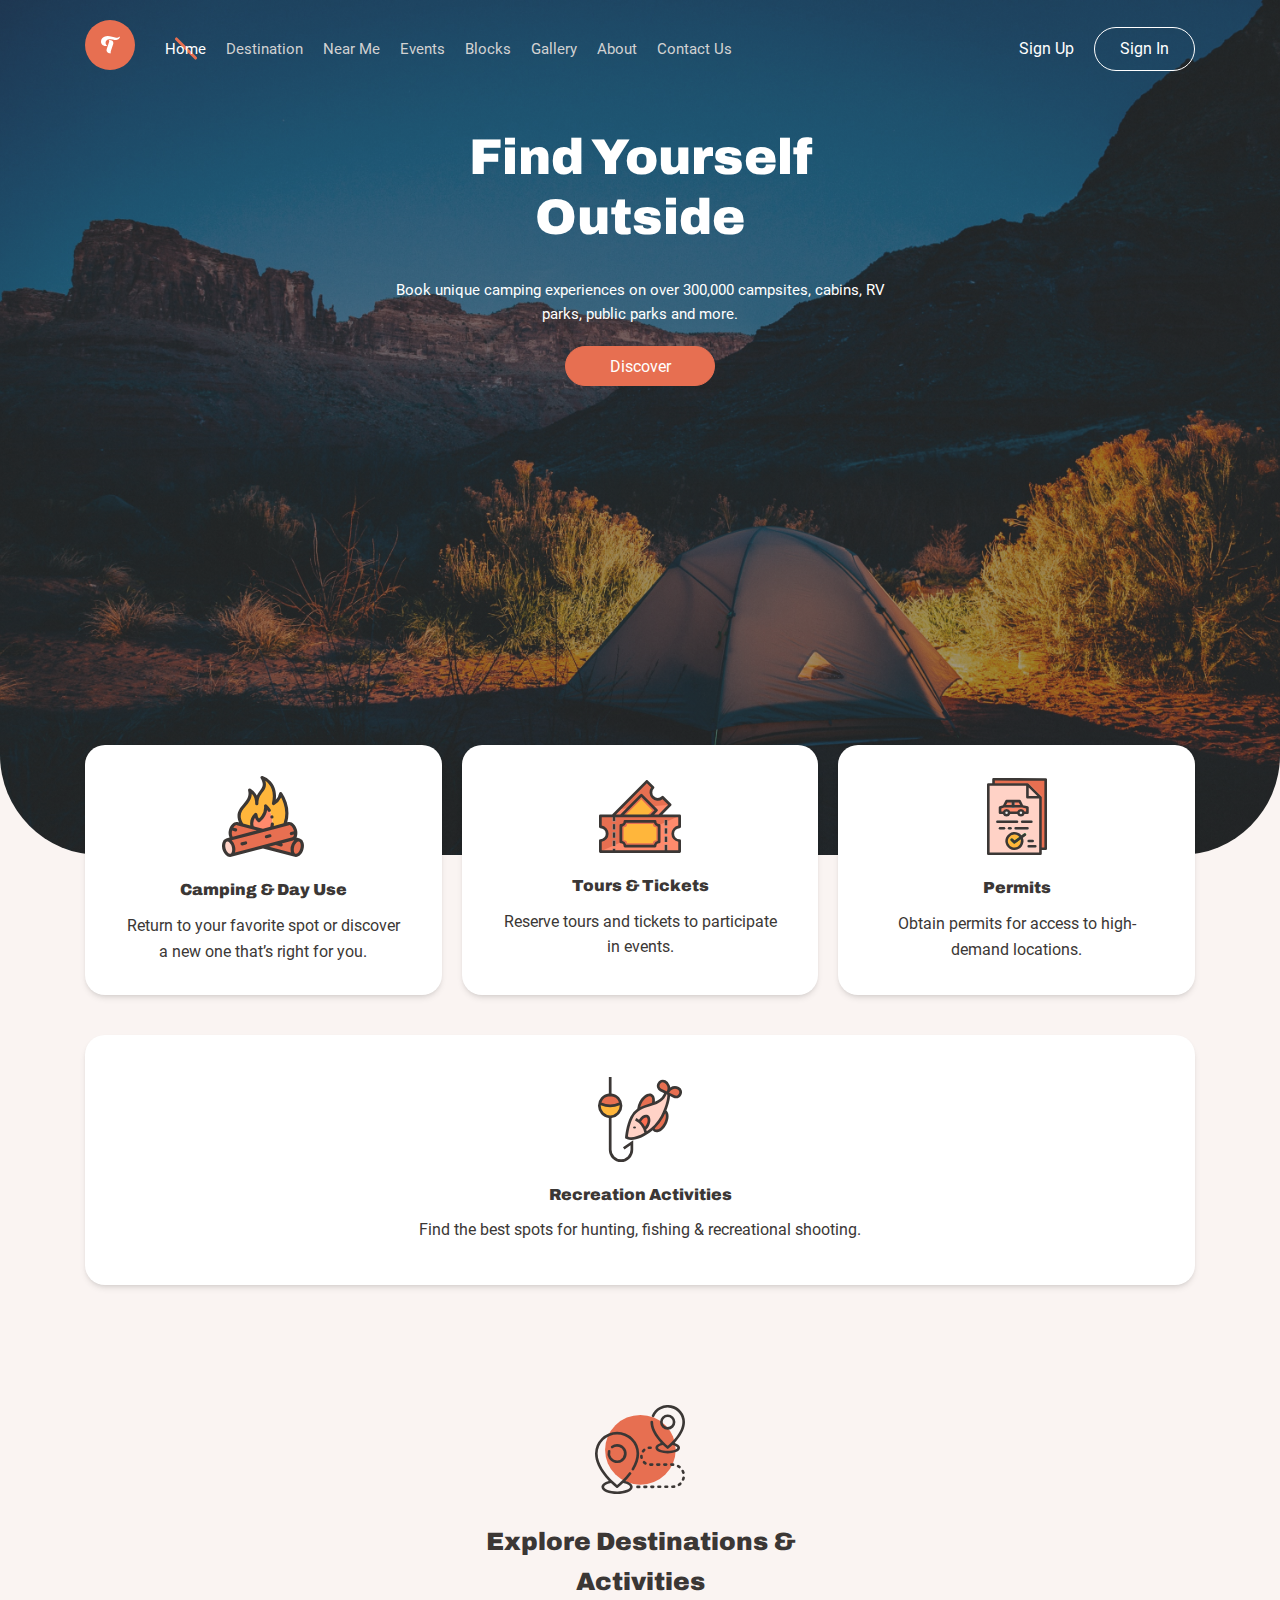
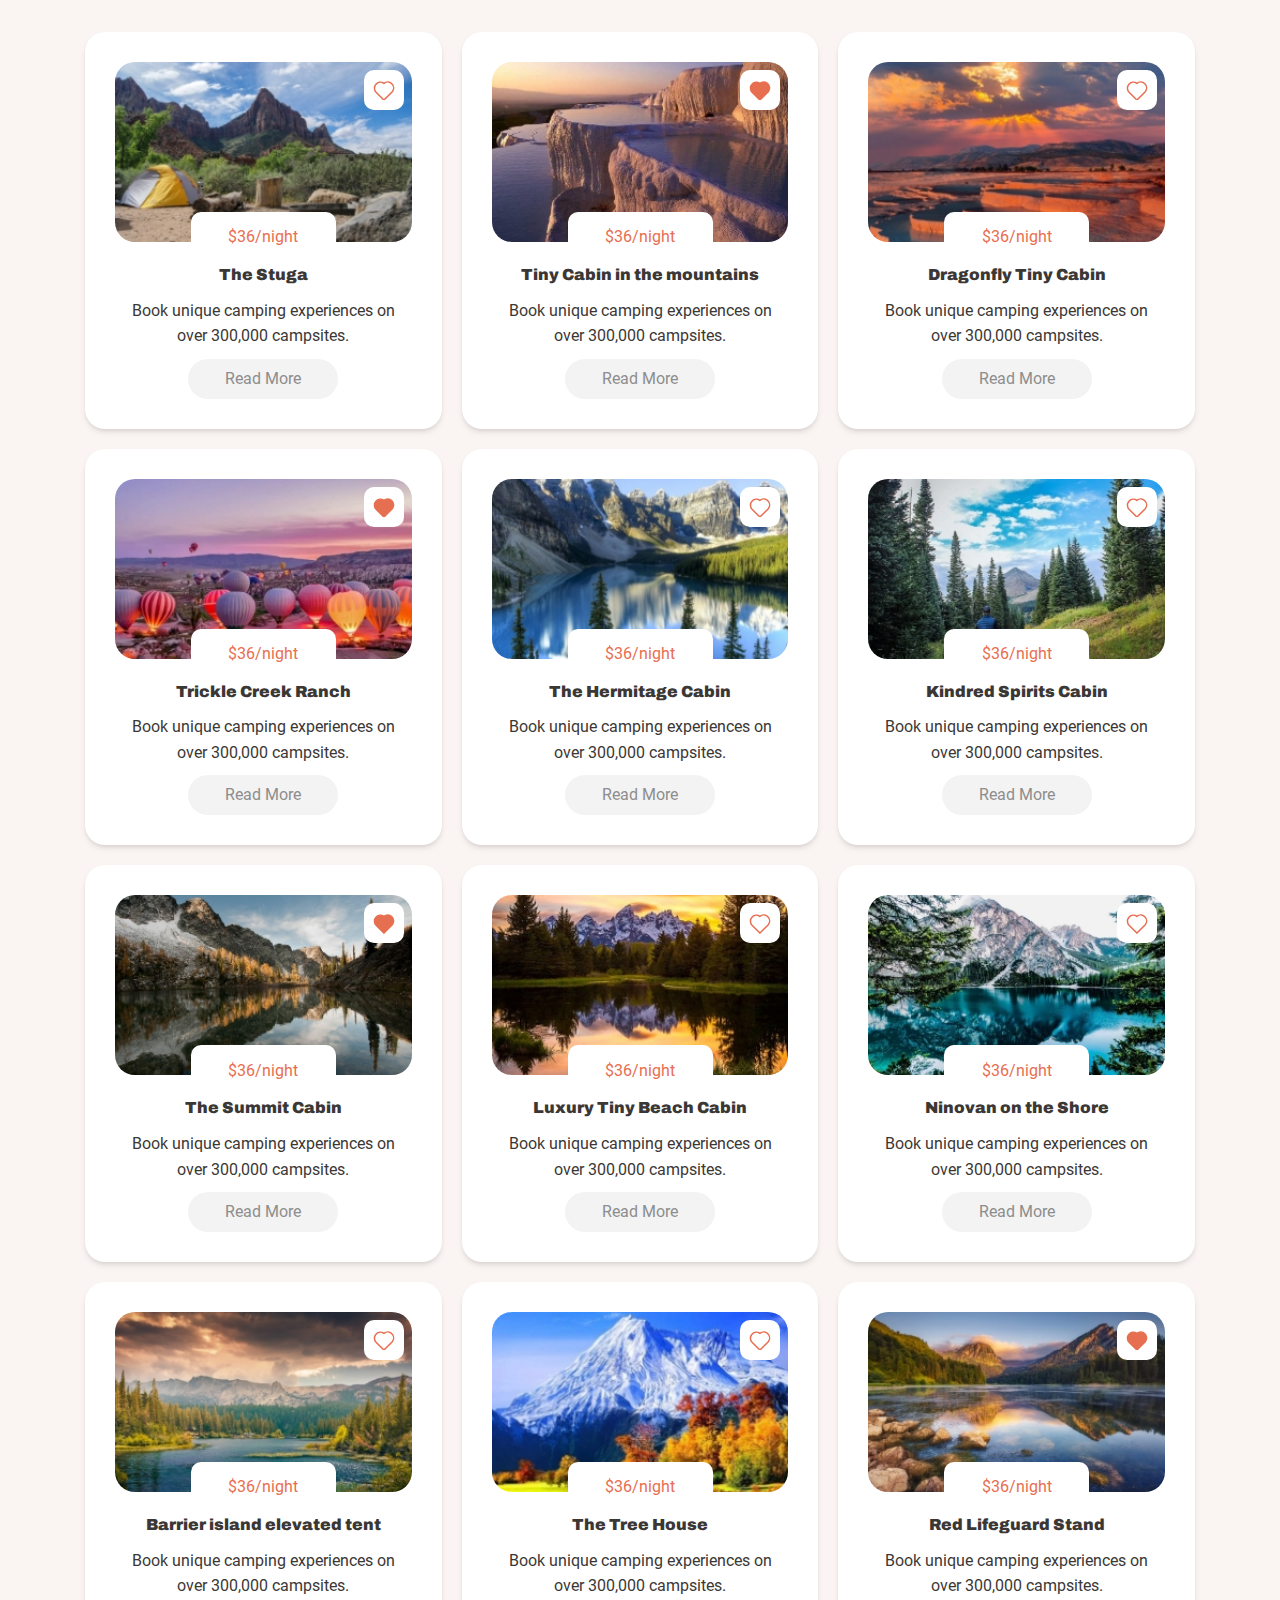
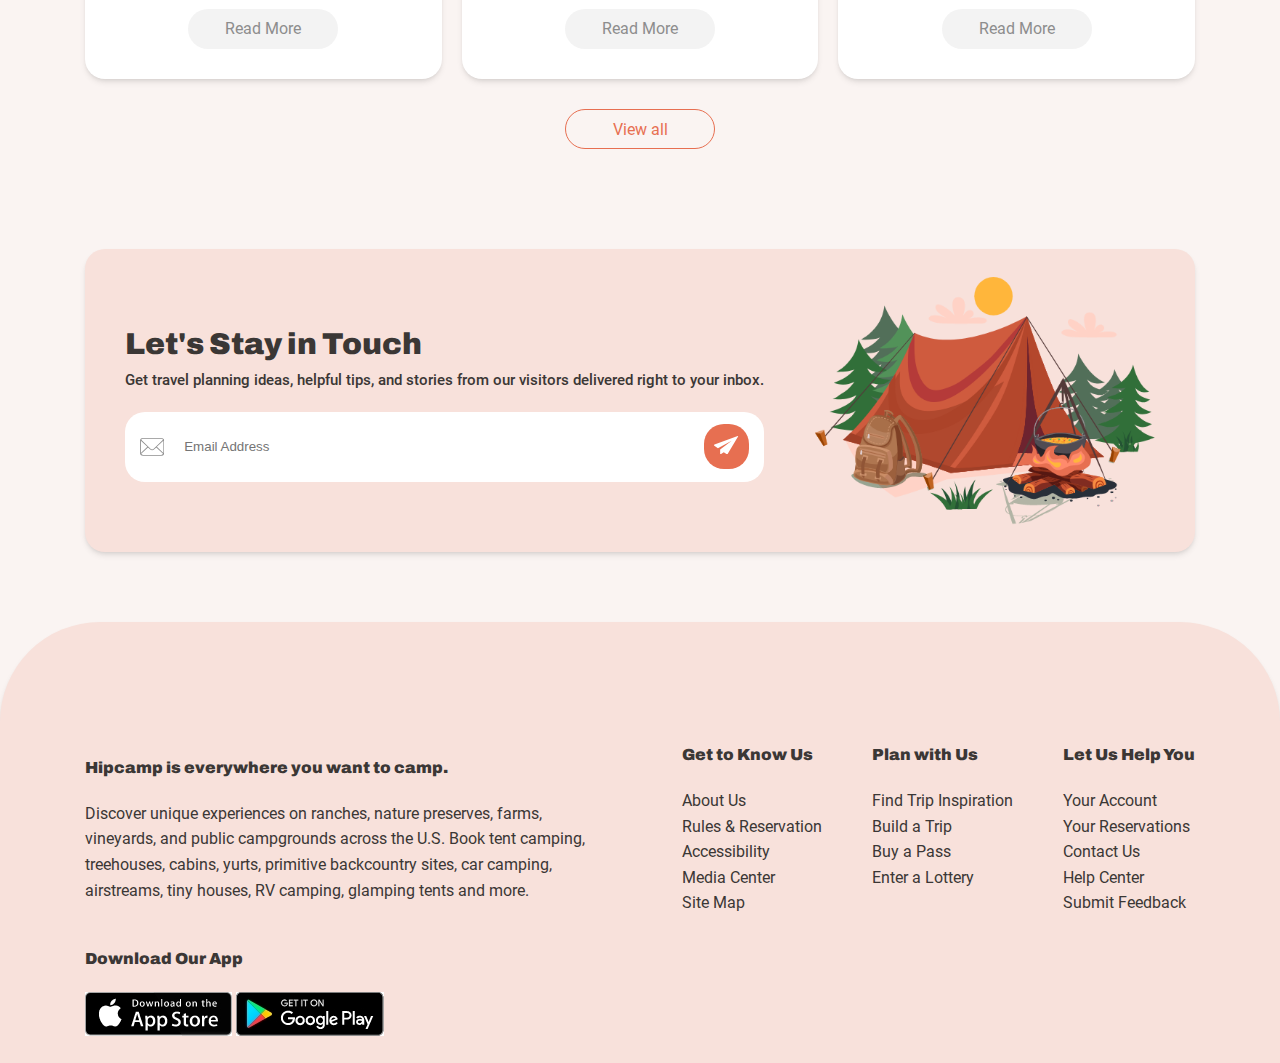
==== commit fb151905: "footer complete (project is not)" ====
--- a/code/index.html
+++ b/code/index.html
@@ -379,7 +379,6 @@
                 </div>
                 <a href="#" class="btn destinations__btn">View all</a>
             </section>
-
             <section class="newsletter">
                 <div class="newsletter__content">
                     <h2 class="newsletter__title">Let's Stay in Touch</h2>
@@ -387,12 +386,9 @@
                         delivered right to your inbox.</p>
                     <div class="email-box">
                         <form class="newsletter__form" action="">
-                            <svg class="email-box__email-icon" xmlns="http://www.w3.org/2000/svg" width="24.242"
-                                height="17.746" viewBox="0 0 24.242 17.746">
-                                <path id="Path_908" data-name="Path 908"
-                                    d="M26.215,17.058H8.027A3.03,3.03,0,0,0,5,20.085V31.777A3.031,3.031,0,0,0,8.027,34.8H26.215a3.031,3.031,0,0,0,3.027-3.027V20.085A3.03,3.03,0,0,0,26.215,17.058Zm-18.188.857H26.215a2.168,2.168,0,0,1,1.829,1.007l-9.328,8.81a2.354,2.354,0,0,1-3.189,0L6.2,18.923A2.169,2.169,0,0,1,8.027,17.915ZM5.878,32.062a2.207,2.207,0,0,1-.021-.285V20.085a2.163,2.163,0,0,1,.021-.285l6.491,6.131Zm20.337,1.885H8.027A2.168,2.168,0,0,1,6.2,32.94l6.8-6.419,1.944,1.835a3.22,3.22,0,0,0,4.366,0l1.943-1.835,6.8,6.418A2.167,2.167,0,0,1,26.215,33.947Zm2.169-13.862V31.777a2.2,2.2,0,0,1-.021.285l-6.491-6.131L28.364,19.8A2.251,2.251,0,0,1,28.384,20.085Z"
-                                    transform="translate(-5 -17.058)" fill="#8d8d8d" />
-                            </svg>
+                            <svg class="email-box__email-icon" xmlns="http://www.w3.org/2000/svg" width="24.242" height="17.746" viewBox="0 0 24.242 17.746">
+                                <path id="Path_908" data-name="Path 908" d="M26.215,17.058H8.027A3.03,3.03,0,0,0,5,20.085V31.777A3.031,3.031,0,0,0,8.027,34.8H26.215a3.031,3.031,0,0,0,3.027-3.027V20.085A3.03,3.03,0,0,0,26.215,17.058Zm-18.188.857H26.215a2.168,2.168,0,0,1,1.829,1.007l-9.328,8.81a2.354,2.354,0,0,1-3.189,0L6.2,18.923A2.169,2.169,0,0,1,8.027,17.915ZM5.878,32.062a2.207,2.207,0,0,1-.021-.285V20.085a2.163,2.163,0,0,1,.021-.285l6.491,6.131Zm20.337,1.885H8.027A2.168,2.168,0,0,1,6.2,32.94l6.8-6.419,1.944,1.835a3.22,3.22,0,0,0,4.366,0l1.943-1.835,6.8,6.418A2.167,2.167,0,0,1,26.215,33.947Zm2.169-13.862V31.777a2.2,2.2,0,0,1-.021.285l-6.491-6.131L28.364,19.8A2.251,2.251,0,0,1,28.384,20.085Z" transform="translate(-5 -17.058)" fill="#8d8d8d"/>
+                              </svg>                              
                             <input type="email" class="email-box__input" placeholder="Email Address">
                             <button class="email_box__submit">
                                 <svg xmlns="http://www.w3.org/2000/svg" width="24.162" height="18.23"
@@ -413,9 +409,67 @@
         </div>
     </main>
 
+    <footer class="footer">
+        <div class="container">
+            <div class="footer__wrapper">
+                <div class="footer__top">
+                    <div class="footer__main-content">
+                        <h2 class="footer__title">Hipcamp is everywhere you want to camp.</h2>
+                        <p class="footer__caption">Discover unique experiences on ranches, nature preserves, farms,
+                            vineyards, and public campgrounds across the U.S. Book tent camping, treehouses, cabins,
+                            yurts, primitive backcountry sites, car camping, airstreams, tiny houses, RV camping,
+                            glamping tents and more.</p>
+                    </div>
+
+                    <div class="footer__lists">
+                        <div class="footer-list">
+                            <h1 class="footer__title">Get to Know Us</h1>
+                            <ul class="footer-pages">
+                                <li><a href="#" class="footer-pages__link">About Us</a></li>
+                                <li><a href="#" class="footer-pages__link">Rules & Reservation</a></li>
+                                <li><a href="#" class="footer-pages__link">Accessibility</a></li>
+                                <li><a href="#" class="footer-pages__link">Media Center</a></li>
+                                <li><a href="#" class="footer-pages__link">Site Map</a></li>
+                            </ul>
+                        </div>    
+
+                        <div class="footer-list">
+                            <h1 class="footer__title">Plan with Us</h1>
+                            <ul class="footer-pages">
+                                <li><a href="#" class="footer-pages__link">Find Trip Inspiration</a></li>
+                                <li><a href="#" class="footer-pages__link">Build a Trip</a></li>
+                                <li><a href="#" class="footer-pages__link">Buy a Pass</a></li>
+                                <li><a href="#" class="footer-pages__link">Enter a Lottery</a></li>
+                            </ul>
+                        </div> 
+                                         
+                        <div class="footer-list">
+                            <h1 class="footer__title">Let Us Help You</h1>
+                            <ul class="footer-pages">
+                                <li><a href="#" class="footer-pages__link">Your Account</a></li>
+                                <li><a href="#" class="footer-pages__link">Your Reservations</a></li>
+                                <li><a href="#" class="footer-pages__link">Contact Us</a></li>
+                                <li><a href="#" class="footer-pages__link">Help Center</a></li>
+                                <li><a href="#" class="footer-pages__link">Submit Feedback</a></li>
+                            </ul>
+                        </div>                  
+                    </div>
+                </div>
+
+                <div class="footer__bottom">
+                    <h2 class="footer__title">Download Our App</h2>
+                    <div class="footer__img-wrapper">
+                        <a href="#"><img class="footer__store_links" src="/images/app-store-apple.jpg" alt="app store"></a>
+                        <a href="#"><img class="footer__store_links" src="/images/google-play.jpg" alt="play store"></a>
+                    </div>
+                </div>
+            </div>
+        </div>
+    </footer>
+
     <div class="overlay"></div>
 
-    
+
     <script src="/code/js/app.js"></script>
 </body>
 
--- a/code/style/style.css
+++ b/code/style/style.css
@@ -39,7 +39,6 @@
 
 
 /* helper class & component */
-
 .btn {
     display: block;
     width: 15rem;
@@ -550,6 +549,68 @@
 
 /* newsletter */
 
+/* footer */
+.footer {
+    width: 100%;
+    margin-top: 7rem;
+    background: var(--pink);
+    border-radius: 10rem 10rem 0 0;
+    padding: 10rem 2rem 2rem 2rem;
+    box-shadow: var(--shadow-md);
+}
+
+.footer__wrapper {
+    display: flex;
+    flex-direction: column;
+}
+
+.footer__top {
+    display: flex;
+    flex-direction: column;
+}
+
+.footer__title {
+    font-family: "Archivo Black";
+    max-width: 17rem;
+    color: var(--dark-gray);
+    max-width: 24rem;
+    margin-bottom: 2rem;
+}
+
+.footer__caption {
+    font-size: 1.6rem;
+    color: var(--dark-gray);
+    margin-top: 1rem;
+}
+
+.footer__lists {
+    display: flex;
+    flex-wrap: wrap;
+    gap: 2rem;
+    margin: 2rem 0;
+}
+
+.footer-list {}
+
+.footer-pages {}
+
+.footer-pages__link {
+    color: var(--dark-gray);
+    transition: all 0.15s ease-in;
+    &:hover {
+        text-decoration: underline;
+    }
+}
+
+.footer__bottom {
+    margin-top: 1rem;
+}
+
+.footer__img-wrapper {}
+
+.footer__store_links {}
+
+/* footer */
 
 .overlay {
     display: none;
--- a/code/style/responsive.css
+++ b/code/style/responsive.css
@@ -52,6 +52,25 @@
         line-height: 6rem;
     }
 
+    .footer__top {
+        flex-direction: row;
+        justify-content: space-between;
+        align-items: center;
+    }
+
+    .footer__main-content {
+        max-width: 50rem;
+    }
+
+    .footer__lists {
+        flex-wrap: nowrap;
+        gap: 5rem;
+    }
+
+    .footer__title {
+        max-width: none;
+    }
+
 }
 
 @media (min-width: 1200px) {
@@ -71,8 +90,6 @@
     .newsletter__banner {
         margin: 0;
     }
-
-
 }
 
 @media (min-width: 1400px) {
@@ -102,4 +119,12 @@
     .newsletter {
         padding: 3rem 6rem;
     }
+
+    .footer__main-content {
+        max-width: 61rem;
+    }
+
+    .footer__lists {
+        gap: 10rem;
+    }
 }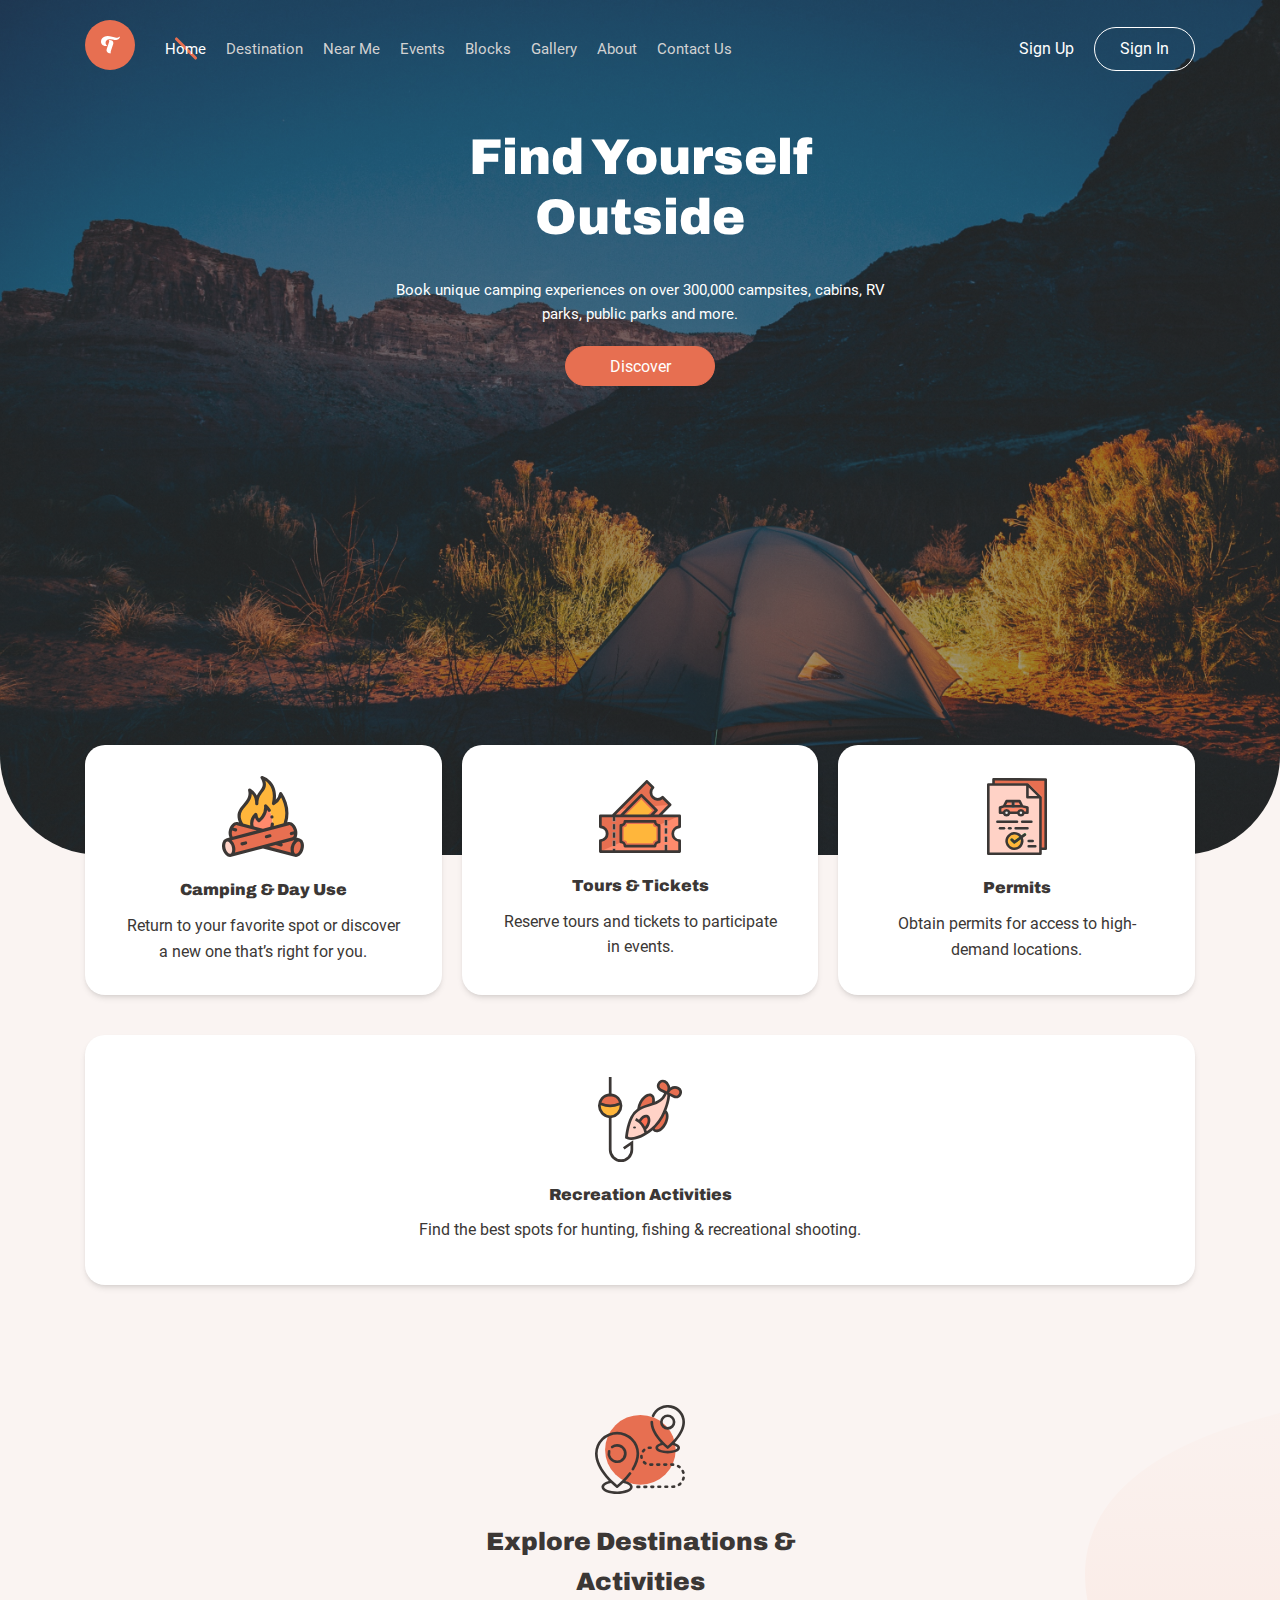
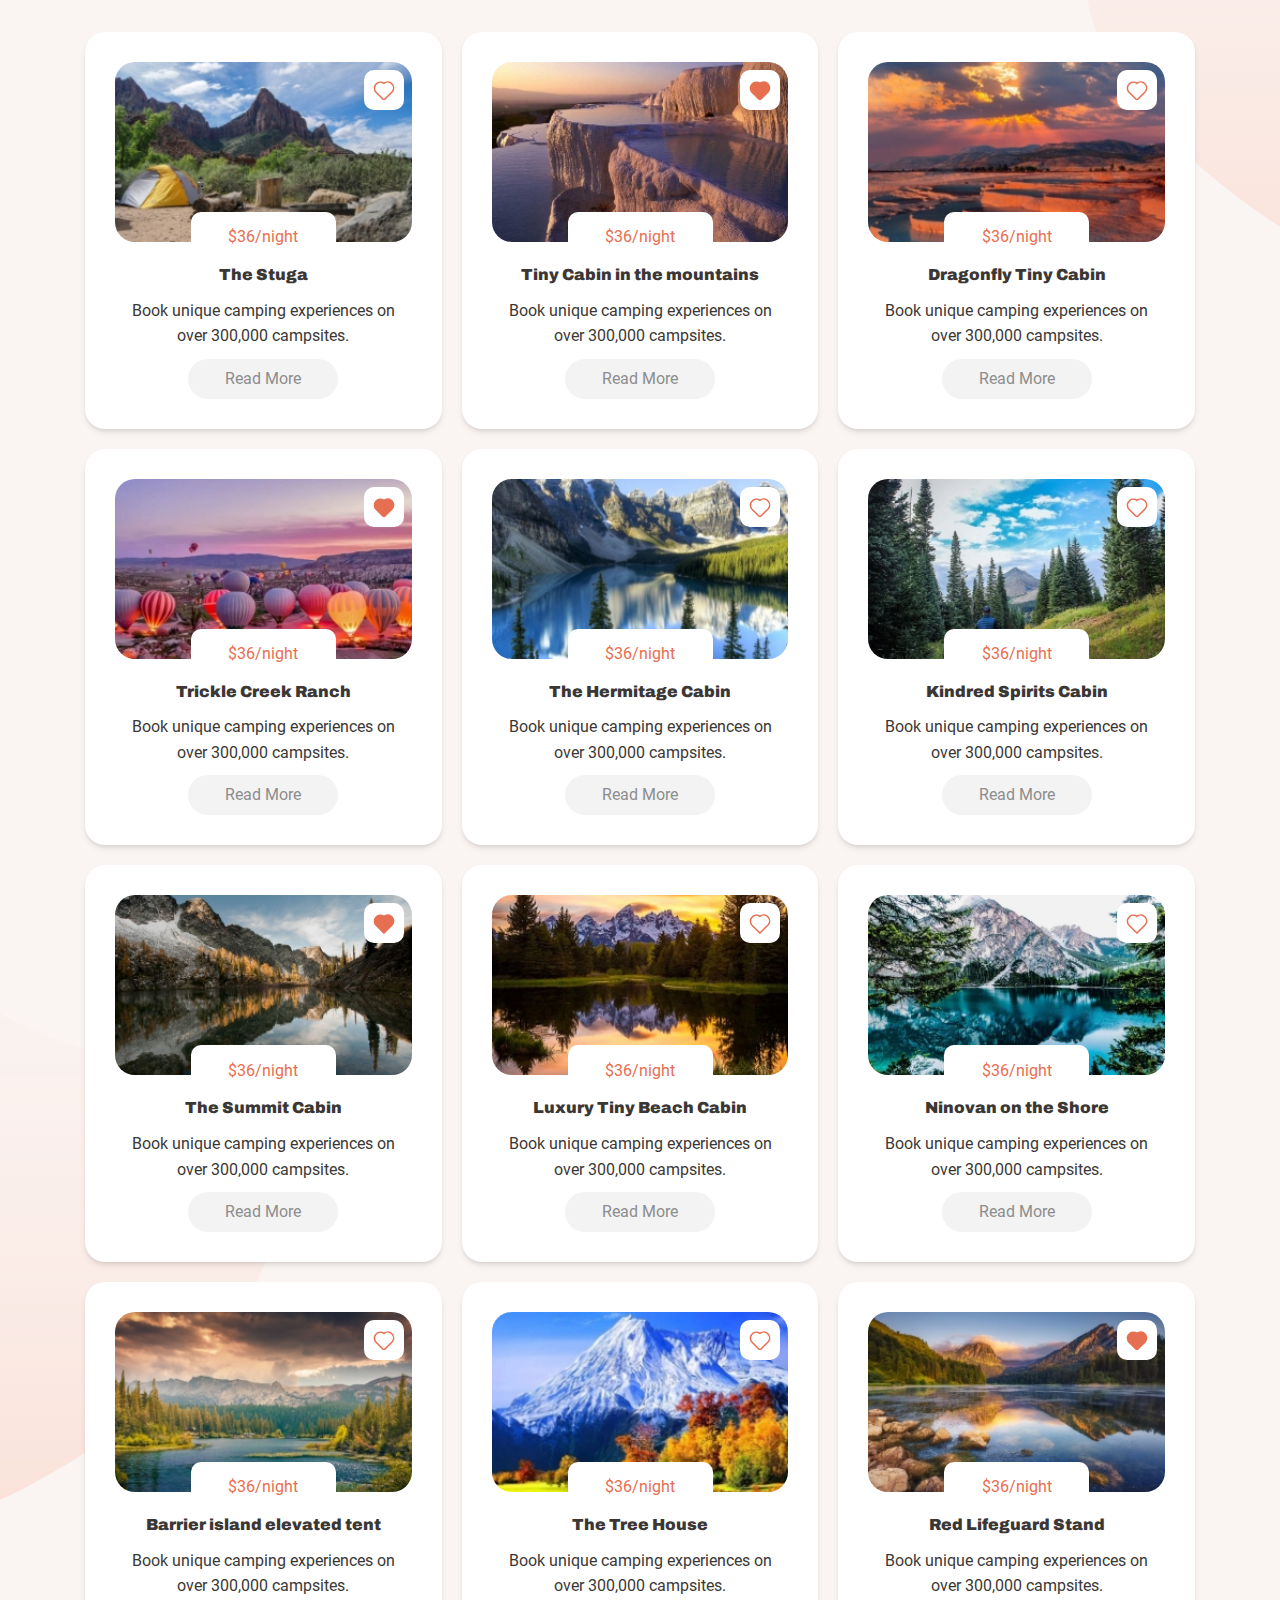
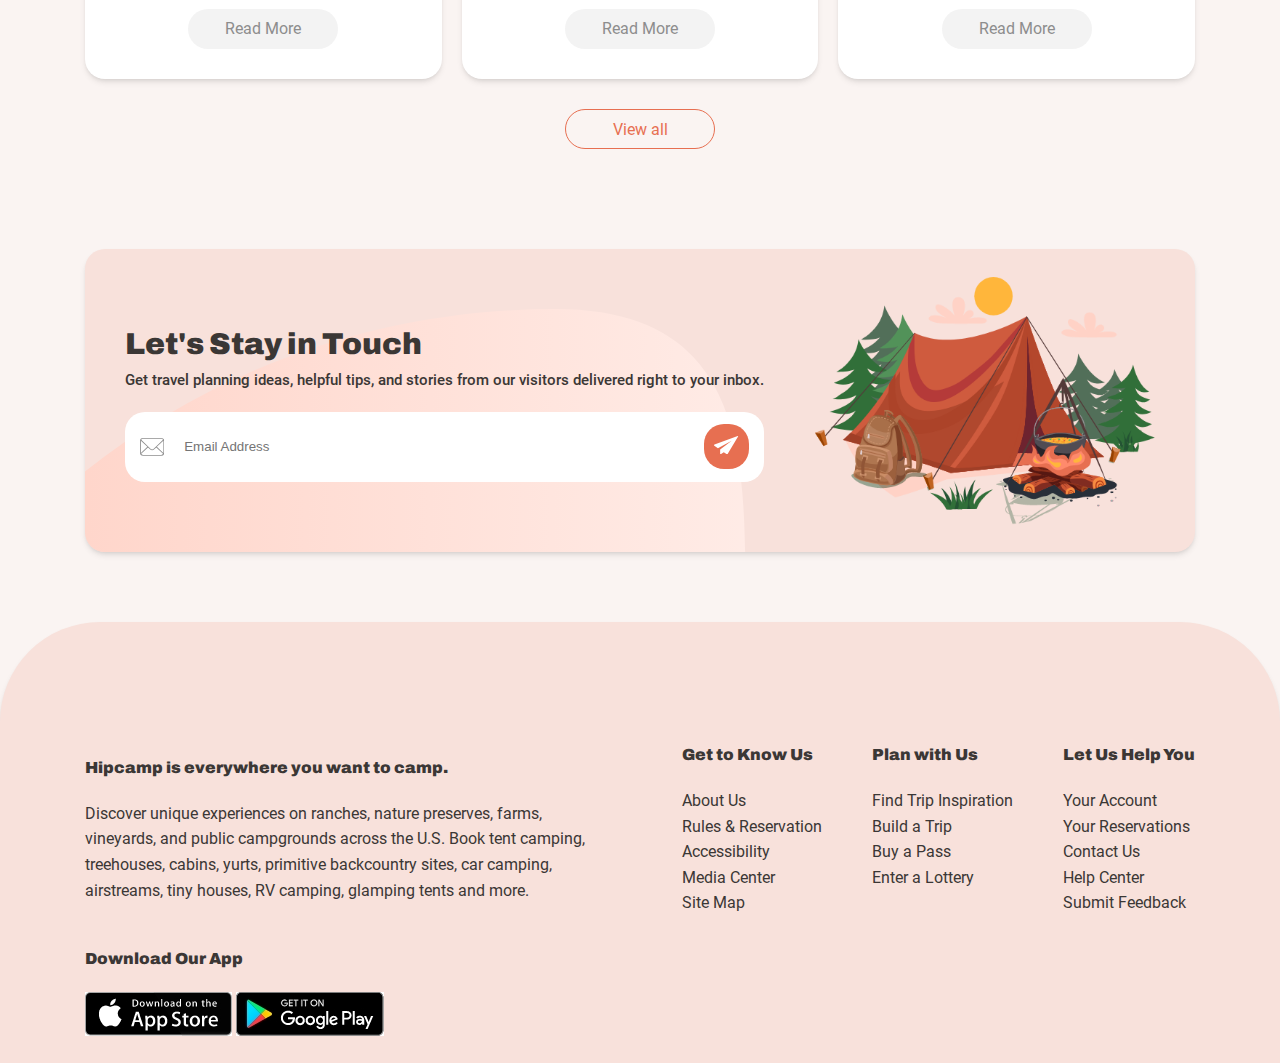
==== commit dc696aa1: "added some new styles\]" ====
--- a/code/index.html
+++ b/code/index.html
@@ -18,6 +18,11 @@
 <body>
     <header class="header">
         <div class="container">
+            <a href="#" class="header__scroll-link">
+                <svg xmlns="http://www.w3.org/2000/svg" width="18.68" height="22.175" viewBox="0 0 18.68 22.175">
+                    <path id="Path_958" data-name="Path 958" d="M22.175,9.358a1.43,1.43,0,0,0-1.43-1.43H5.063l5.813-5.42A1.43,1.43,0,1,0,8.923.421L.455,8.311a1.43,1.43,0,0,0,0,2.091L8.923,18.3A1.43,1.43,0,1,0,10.875,16.2L5.063,10.788H20.746A1.43,1.43,0,0,0,22.175,9.358Z" transform="translate(18.68) rotate(90)" fill="#fff"/>
+                  </svg>                  
+            </a>
             <nav class="nav">
                 <div class="nav-wrapper">
                     <a href="#" class="nav-logo">
@@ -379,6 +384,7 @@
                 </div>
                 <a href="#" class="btn destinations__btn">View all</a>
             </section>
+            
             <section class="newsletter">
                 <div class="newsletter__content">
                     <h2 class="newsletter__title">Let's Stay in Touch</h2>
--- a/code/style/style.css
+++ b/code/style/style.css
@@ -10,6 +10,7 @@
 html {
     box-sizing: border-box;
     font-size: 62.5%;
+    scroll-behavior: smooth;
 }
 
 *,
@@ -23,6 +24,7 @@
     line-height: 1.6;
     font-family: "Roboto";
     background-color: var(--app-color);
+    overflow-x: hidden;
 }
 
 li {
@@ -63,9 +65,25 @@
     background: linear-gradient(rgba(59, 55, 53, 0.5), rgba(59, 55, 53, 0.5)), url(/images/header-bg.jpg);
     background-position: center;
     background-size: cover;
-    min-height: 90vh;
+    min-height: 70rem;
     border-bottom-left-radius: 10rem;
     border-bottom-right-radius: 10rem;
+}
+
+.header__scroll-link {
+    display: flex;
+    justify-content: center;
+    align-items: center;
+    background-color: var(--orange);
+    width: 5rem;
+    height: 5rem;
+    border-radius: 2rem;
+    position: fixed;
+    z-index: 30;
+    right: 4rem;
+    bottom: 5rem;
+    transition: all 0.25s ease-in-out;
+    opacity: 0;
 }
 
 .nav {
@@ -351,9 +369,33 @@
 /* services */
 
 /* destinations */
+.destinations::after,
+.destinations::before {
+    content: '';
+    width: 100rem;
+    height: 100rem;
+    background-size: contain;
+    z-index: -1;
+    position: absolute;
+    top: 0;
+}
+
 .destinations {
     text-align: center;
     margin-top: 10rem;
+    position: relative;
+
+    &::before {
+        background: url(/images/svgs/shape2.svg);
+        right: 90rem;
+        top: 75rem;
+    }
+
+    &::after {
+        background: url(/images/svgs/shape1.svg);
+        left: 100rem;
+        top: -50rem;
+    }
 }
 
 .destinations__logo {
@@ -467,16 +509,32 @@
 /* newsletter */
 .newsletter {
     display: flex;
+    position: relative;
     flex-direction: column-reverse;
     margin-top: 10rem;
     background-color: var(--pink);
     border-radius: 2rem;
     box-shadow: var(--shadow-md);
     padding: 2rem;
+    overflow: hidden;
+
+    &::before {
+        content: '';
+        width: 50rem;
+        height: 50rem;
+        background: url(/images/svgs/shape3.svg);
+        position: absolute;
+        background-repeat: no-repeat;
+        background-size: contain;
+        top: 0rem;
+        left: -25rem;
+        right: 0;
+    }
 }
 
 .newsletter__content {
     text-align: center;
+    z-index: 10;
 }
 
 .newsletter__title {
@@ -541,6 +599,7 @@
 .newsletter__banner {
     max-width: 34rem;
     margin: 0 auto;
+    z-index: 10;
 }
 
 .newsletter__banner-img {
@@ -590,13 +649,10 @@
     margin: 2rem 0;
 }
 
-.footer-list {}
-
-.footer-pages {}
-
 .footer-pages__link {
     color: var(--dark-gray);
     transition: all 0.15s ease-in;
+
     &:hover {
         text-decoration: underline;
     }
@@ -605,10 +661,6 @@
 .footer__bottom {
     margin-top: 1rem;
 }
-
-.footer__img-wrapper {}
-
-.footer__store_links {}
 
 /* footer */
 
--- a/code/style/responsive.css
+++ b/code/style/responsive.css
@@ -4,7 +4,12 @@
     }
 }
 
-@media (min-width: 576px) {}
+@media (min-width: 576px) {
+    .header__scroll-link {
+        right: 7.5rem;
+    }
+    
+}
 
 @media (min-width: 768px) {
     .menu {
@@ -33,6 +38,12 @@
     .newsletter__title {
         max-width: none;
         margin: 0;
+    }
+    .newsletter::before {
+        width: auto;
+        top: 6rem;
+        left: -27rem;
+        background-size: cover;
     }
 
 }
@@ -69,6 +80,10 @@
 
     .footer__title {
         max-width: none;
+    }
+    .newsletter::before {
+        top: 6rem;
+        left: -27rem;
     }
 
 }
